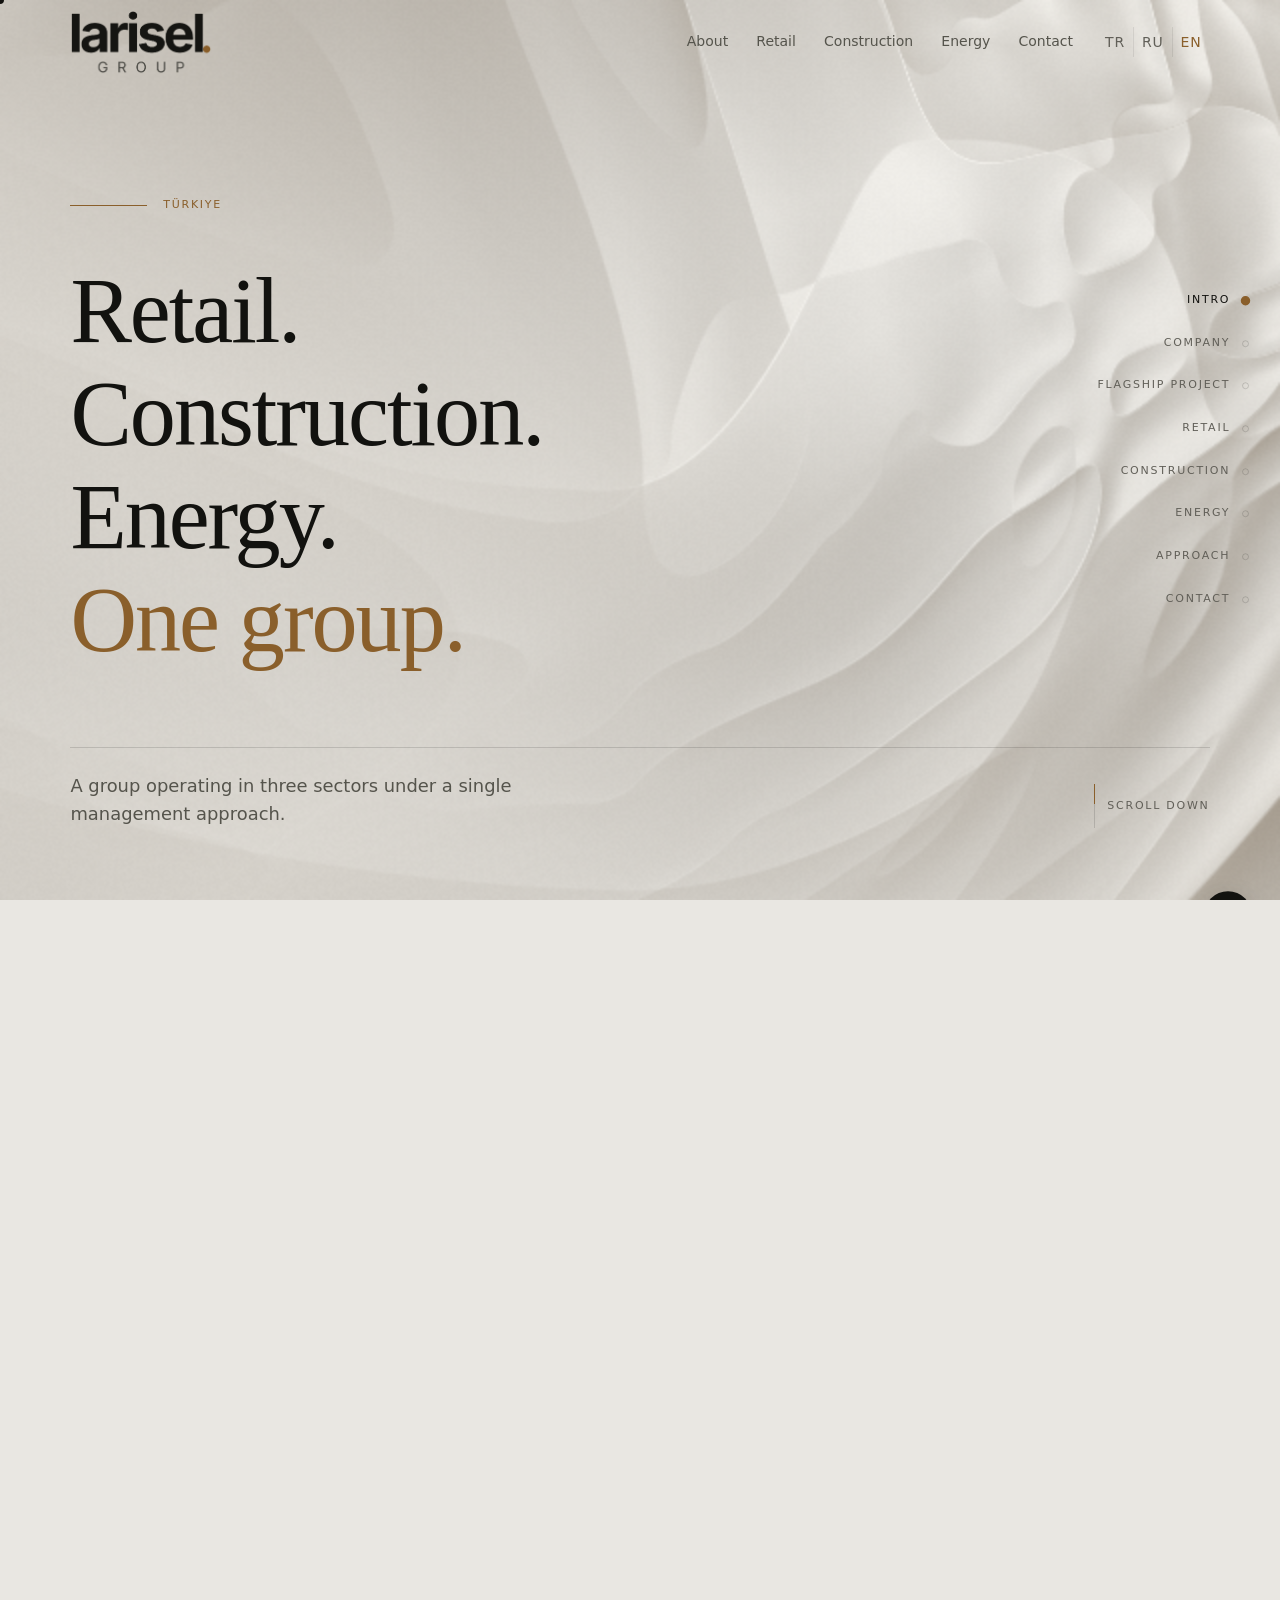
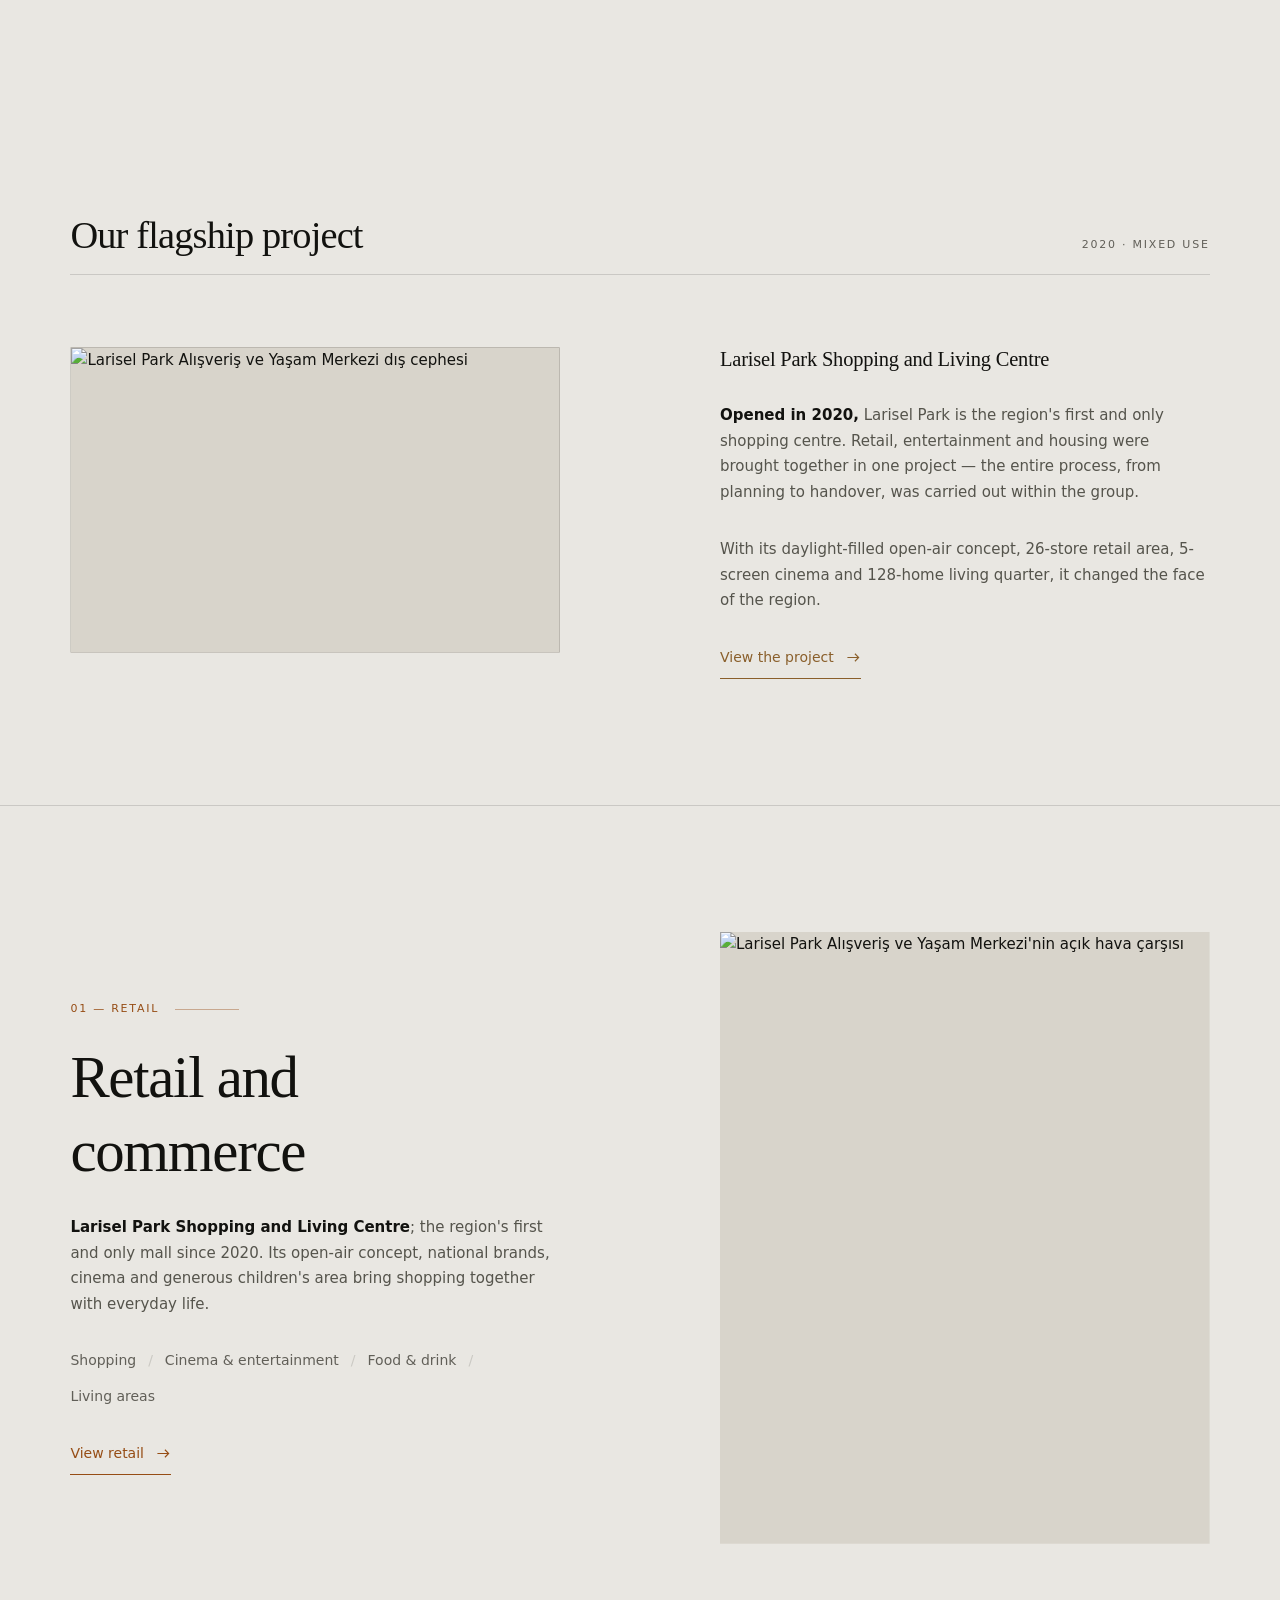
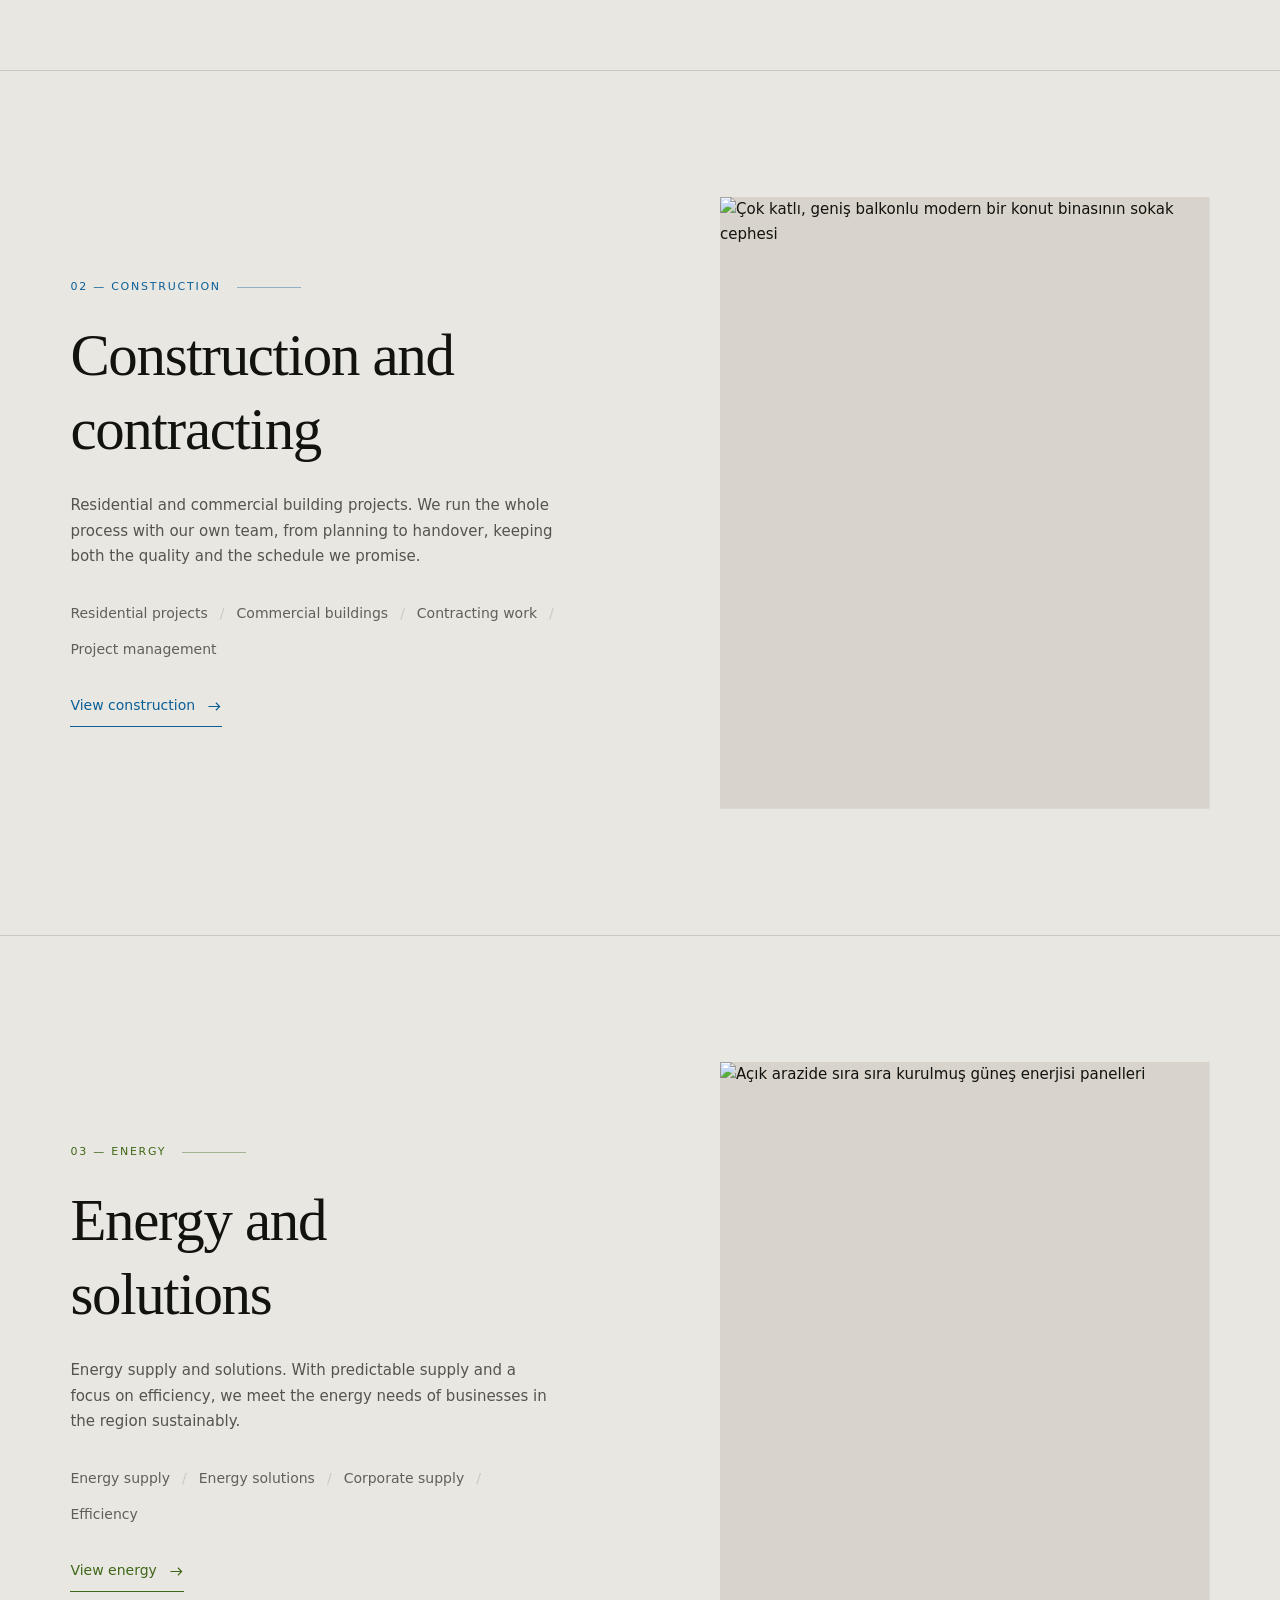
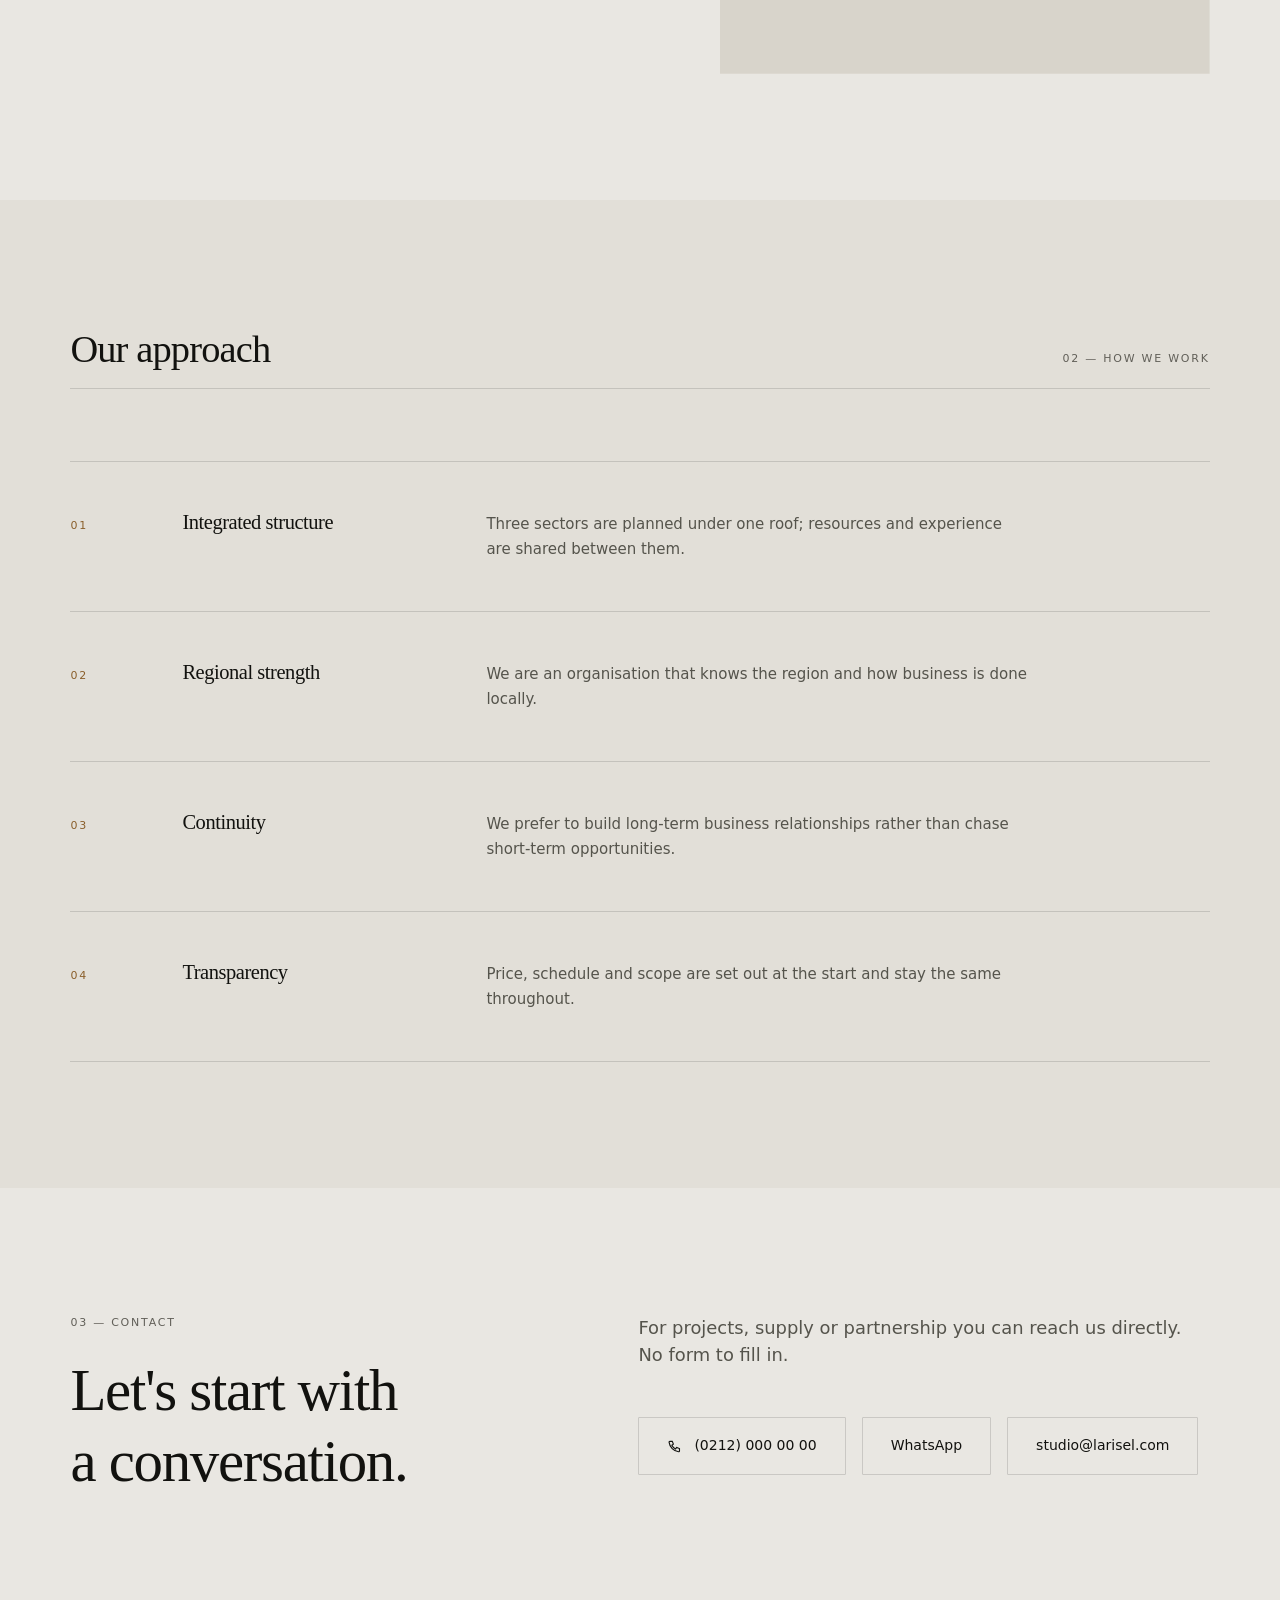
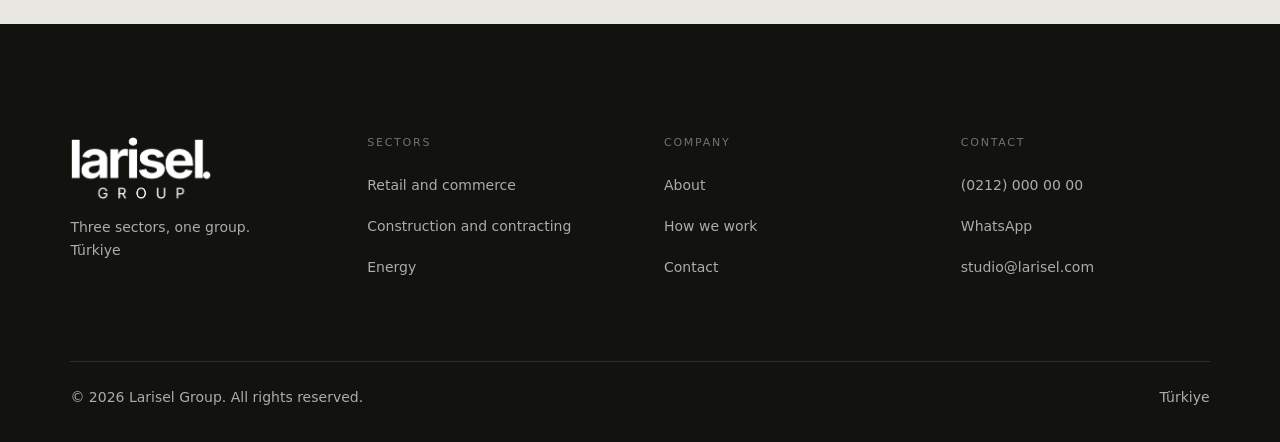
==== index.html @ 3c28151d "Marka Larisel Group oldu: logolar ve paylasim gorselleri yeniden uretildi, tum metinler (TR/EN/RU), " ====
<!doctype html>
<html lang="tr">
<head>
<meta charset="utf-8">
<meta name="viewport" content="width=device-width, initial-scale=1">
<title>Larisel Group — Market, İnşaat ve Enerji</title>
<meta name="description" content="Larisel Group; market ve perakende, inşaat ve taahhüt, enerji olmak üzere üç sektörde faaliyet gösteren bir gruptur.">
<link rel="canonical" href="https://larisel.com/larisel-group/">

<meta property="og:type" content="website">
<meta property="og:site_name" content="Larisel Group">
<meta property="og:locale" content="tr_TR">
<meta property="og:title" content="Larisel Group — Market, İnşaat ve Enerji">
<meta property="og:description" content="Üç sektör, tek çatı. Larisel Group; market, inşaat ve enerji alanlarında faaliyet gösterir.">
<meta property="og:url" content="https://larisel.com/larisel-group/">
<meta property="og:image" content="https://larisel.com/larisel-group/img/og-image.png">
<meta property="og:image:width" content="1200">
<meta property="og:image:height" content="630">
<meta name="twitter:card" content="summary_large_image">
<meta name="twitter:title" content="Larisel Group — Market, İnşaat ve Enerji">
<meta name="twitter:description" content="Üç sektör, tek çatı. Larisel Group.">
<meta name="twitter:image" content="https://larisel.com/larisel-group/img/og-image.png">

<meta name="theme-color" content="#e9e7e2">
<link rel="icon" href="./img/favicon.svg" type="image/svg+xml">
<link rel="icon" href="./favicon.ico" sizes="32x32">
<link rel="apple-touch-icon" href="./img/apple-touch-icon.png">

<link rel="preload" href="./fonts/newsreader-latin.woff2" as="font" type="font/woff2" crossorigin>
<link rel="preload" href="./fonts/inter-latin.woff2" as="font" type="font/woff2" crossorigin>
<link rel="preload" href="./fonts/newsreader-latin-ext.woff2" as="font" type="font/woff2" crossorigin>
<link rel="preload" href="./fonts/inter-latin-ext.woff2" as="font" type="font/woff2" crossorigin>
<link rel="stylesheet" href="./css/tokens.css">
<link rel="stylesheet" href="./css/base.css">
<link rel="stylesheet" href="./css/site.css">

<script type="application/ld+json">
{
  "@context": "https://schema.org",
  "@type": "Organization",
  "name": "Larisel Group",
  "url": "https://larisel.com/larisel-group/",
  "logo": "https://larisel.com/larisel-group/img/og-image.png",
  "description": "Market ve perakende, inşaat ve taahhüt, enerji alanlarında faaliyet gösteren grup.",
  "address": {
    "@type": "PostalAddress",
    "addressCountry": "TR"
  },
  "contactPoint": {
    "@type": "ContactPoint",
    "telephone": "(0212) 000 00 00",
    "contactType": "customer service",
    "areaServed": "TR",
    "availableLanguage": "Turkish"
  }
}
</script>
</head>

<body>
<a class="skip-link" href="#main">İçeriğe geç</a>

<div class="loader" role="status" aria-live="polite">
  <img decoding="async" class="loader__logo" src="./img/larisel-group.png" alt="Larisel Group" width="574" height="259">
  <div class="loader__bar"><span class="loader__fill"></span></div>
  <p class="loader__pct">000</p>
</div>

<div class="cursor" aria-hidden="true">
  <span class="cursor__dot"></span>
</div>

<div class="stage" aria-hidden="true"></div>

<header class="site-header">
  <div class="site-header__inner">
    <a class="brand" href="./index.html" aria-label="Larisel Group ana sayfa">
      <img decoding="async" class="brand__logo" src="./img/larisel-group.png" alt="Larisel Group" width="574" height="259">
    </a>

    <nav class="nav" aria-label="Ana menü">
      <a class="nav__link" href="./hakkimizda.html">Hakkımızda</a>
      <a class="nav__link" href="./market.html">Market</a>
      <a class="nav__link" href="./insaat.html">İnşaat</a>
      <a class="nav__link" href="./enerji.html">Enerji</a>
      <a class="nav__link" href="./iletisim.html">İletişim</a>
    </nav>

    <button class="menu-toggle" type="button" aria-expanded="false" aria-controls="menu" aria-label="Menüyü aç">
      <span></span><span></span><span></span>
    </button>
  </div>
</header>

<nav class="menu" id="menu" aria-label="Mobil menü" aria-hidden="true">
  <a class="menu__link" href="./hakkimizda.html"><span>01</span>Hakkımızda</a>
  <a class="menu__link" href="./market.html"><span>02</span>Market</a>
  <a class="menu__link" href="./insaat.html"><span>03</span>İnşaat</a>
  <a class="menu__link" href="./enerji.html"><span>04</span>Enerji</a>
  <a class="menu__link" href="./iletisim.html"><span>05</span>İletişim</a>
  <div class="menu__foot">
    <a class="btn" data-cfg-href="phoneHref" href="tel:+902120000000">
      <span data-cfg="phoneDisplay">(0212) 000 00 00</span>
    </a>
  </div>
</nav>

<main id="main" class="page">

  <!-- ============ HERO ============ -->
  <section class="hero" data-scene="intro">
    <div class="hero__inner">
      <p class="hero__eyebrow t-label t-label--accent" data-reveal>Türkiye</p>

      <h1 class="hero__title">
        <span class="split-line"><span>Market.</span></span>
        <span class="split-line"><span>İnşaat.</span></span>
        <span class="split-line"><span>Enerji.</span></span>
        <span class="split-line"><span class="accent">Tek çatı.</span></span>
      </h1>

      <div class="hero__foot">
        <p class="t-lead hero__lead" data-reveal>
          Üç ayrı sektörde faaliyet gösteren, tek bir yönetim anlayışıyla
          çalışan bir grup.
        </p>
        <p class="scroll-cue t-label" data-reveal>
          <span class="scroll-cue__rail" aria-hidden="true"></span>
          Aşağı kaydırın
        </p>
      </div>
    </div>
  </section>

  <!-- ============ KURUMSAL ============ -->
  <section class="section" data-scene="group" id="kurumsal">
    <div class="wrap">
      <div class="manifesto__grid">
        <div>
          <p class="t-label" data-reveal>01 — Kurumsal</p>
          <p class="manifesto__text" style="margin-top: var(--s-6)">
            <span class="split-line"><span>Farklı sektörler,</span></span>
            <span class="split-line"><span class="accent">aynı standart.</span></span>
          </p>
        </div>
        <div class="manifesto__side stack-lg" data-reveal>
          <p>
            Ticaret, yapı ve enerji birbirinden bağımsız alanlar gibi görünür.
            Bizim için üçü de aynı temele dayanır: gerçekçi planlama, şeffaf
            yönetim ve verdiği sözü tutan bir organizasyon.
          </p>
          <p>
            Larisel Group çatısı altındaki işler kendi alanlarında bağımsız
            yürütülür; ancak hepsi aynı kurumsal ölçütle denetlenir.
          </p>
          <a class="link-arrow" href="./iletisim.html">
            Bize ulaşın
            <svg viewBox="0 0 16 16" fill="none" stroke="currentColor" stroke-width="1.2" aria-hidden="true">
              <path d="M1.5 8h12M9.5 4l4 4-4 4"/>
            </svg>
          </a>
        </div>
      </div>

      <!-- Only verified figures: three sectors, plus the real numbers of the
           group's flagship project (source: the company's own AVM site).
           No invented statistics. -->
      <div class="stats" aria-label="Rakamlarla Larisel Group">
        <div class="stat" data-reveal>
          <p class="stat__value"><span data-count="3">0</span></p>
          <p class="stat__label">Faaliyet sektörü</p>
        </div>
        <div class="stat" data-reveal>
          <p class="stat__value"><span data-count="16500">0</span><span class="stat__suffix"> m²</span></p>
          <p class="stat__label">Amiral proje alanı</p>
        </div>
        <div class="stat" data-reveal>
          <p class="stat__value"><span data-count="26">0</span></p>
          <p class="stat__label">Mağaza · Larisel Park</p>
        </div>
        <div class="stat" data-reveal>
          <p class="stat__value"><span data-count="128">0</span></p>
          <p class="stat__label">Konut · Larisel Park</p>
        </div>
      </div>
    </div>
  </section>

  <!-- ============ AMİRAL PROJE ============
       Replaced an invented five-milestone timeline with the group's one real,
       verifiable landmark project. Every figure here comes from the company's
       own published material. -->
  <!-- data-rail (not data-scene): a stop on the rail, but the ground stays in
       the corporate chapter through it. -->
  <section class="section" id="amiral-proje" data-rail="Amiral proje">
    <div class="wrap">
      <div class="section-head">
        <h2 class="t-h2" data-reveal>Amiral projemiz</h2>
        <p class="t-label" data-reveal>2020 · Karma kullanım</p>
      </div>

      <div class="split">
        <a class="reveal-media flagship__media" href="./market.html" aria-label="Larisel Park'ı inceleyin">
          <img src="./img/gallery/market-02.jpg" alt="Larisel Park Alışveriş ve Yaşam Merkezi dış cephesi" width="1600" height="1000" loading="lazy" decoding="async">
        </a>
        <div class="stack-lg" data-reveal>
          <h3 class="t-h3">Larisel Park Alışveriş ve Yaşam Merkezi</h3>
          <p>
            <strong>2020 yılında</strong> hizmete açılan Larisel Park, bölgenin
            ilk ve tek alışveriş merkezi. Alışveriş, eğlence ve konut aynı
            projede bir araya getirildi — planlamadan teslimata kadar tüm süreç
            grup bünyesinde yürütüldü.
          </p>
          <p>
            Gün ışığı alan açık hava konsepti, 26 mağazalık alışveriş alanı,
            5 salonlu sineması ve 128 konutluk yaşam alanıyla bölgenin
            çehresini değiştirdi.
          </p>
          <a class="link-arrow" href="./market.html">
            Projeyi inceleyin
            <svg viewBox="0 0 16 16" fill="none" stroke="currentColor" stroke-width="1.2" aria-hidden="true">
              <path d="M1.5 8h12M9.5 4l4 4-4 4"/>
            </svg>
          </a>
        </div>
      </div>
    </div>
  </section>

  <!-- ============ SEKTÖRLER ============ -->
  <div id="sektorler">

    <section class="sector sector--market" data-scene="market" aria-labelledby="s-market">
      <div class="wrap sector__inner">
        <div>
          <p class="sector__index" data-reveal>01 — Market</p>
          <h2 class="sector__title" id="s-market">
            <span class="split-line"><span>Market ve</span></span>
            <span class="split-line"><span>perakende</span></span>
          </h2>
          <p data-reveal>
            <strong>Larisel Park Alışveriş ve Yaşam Merkezi</strong>; 2020'den bu
            yana bölgenin ilk ve tek AVM'si. Açık hava konsepti, ulusal
            markaları, sinema ve geniş çocuk alanıyla alışverişi günlük yaşamla
            buluşturur.
          </p>
          <ul class="sector__list" data-reveal>
            <li>Alışveriş</li>
            <li>Sinema &amp; eğlence</li>
            <li>Yeme &amp; içme</li>
            <li>Yaşam alanları</li>
          </ul>
          <a class="link-arrow" href="./market.html" data-reveal>
            Market'i inceleyin
            <svg viewBox="0 0 16 16" fill="none" stroke="currentColor" stroke-width="1.2" aria-hidden="true">
              <path d="M1.5 8h12M9.5 4l4 4-4 4"/>
            </svg>
          </a>
        </div>
        <a class="sector__media-link" href="./market.html" aria-label="Market'i inceleyin">
          <figure class="sector__media reveal-media">
            <img src="./img/sectors/market.jpg" alt="Larisel Park Alışveriş ve Yaşam Merkezi'nin açık hava çarşısı" width="800" height="1000" loading="lazy" decoding="async">
          </figure>
        </a>
      </div>
    </section>

    <section class="sector sector--insaat sector--flip" data-scene="insaat" aria-labelledby="s-insaat">
      <div class="wrap sector__inner">
        <div>
          <p class="sector__index" data-reveal>02 — İnşaat</p>
          <h2 class="sector__title" id="s-insaat">
            <span class="split-line"><span>İnşaat ve</span></span>
            <span class="split-line"><span>taahhüt</span></span>
          </h2>
          <p data-reveal>
            Konut ve ticari yapı projeleri. Planlamadan teslimata kadar tüm
            süreci kendi ekibimizle yürütüyor, kalite ve takvim sözünü aynı
            anda tutuyoruz.
          </p>
          <ul class="sector__list" data-reveal>
            <li>Konut projeleri</li>
            <li>Ticari yapılar</li>
            <li>Taahhüt işleri</li>
            <li>Proje yönetimi</li>
          </ul>
          <a class="link-arrow" href="./insaat.html" data-reveal>
            İnşaat'ı inceleyin
            <svg viewBox="0 0 16 16" fill="none" stroke="currentColor" stroke-width="1.2" aria-hidden="true">
              <path d="M1.5 8h12M9.5 4l4 4-4 4"/>
            </svg>
          </a>
        </div>
        <a class="sector__media-link" href="./insaat.html" aria-label="İnşaat'ı inceleyin">
          <figure class="sector__media reveal-media">
            <img src="./img/sectors/insaat.jpg" alt="Çok katlı, geniş balkonlu modern bir konut binasının sokak cephesi" width="800" height="1000" loading="lazy" decoding="async">
          </figure>
        </a>
      </div>
    </section>

    <section class="sector sector--enerji" data-scene="enerji" aria-labelledby="s-enerji">
      <div class="wrap sector__inner">
        <div>
          <p class="sector__index" data-reveal>03 — Enerji</p>
          <h2 class="sector__title" id="s-enerji">
            <span class="split-line"><span>Enerji ve</span></span>
            <span class="split-line"><span>çözümler</span></span>
          </h2>
          <p data-reveal>
            Enerji tedariki ve çözümleri. Öngörülebilir tedarik ve verimlilik
            odağıyla bölgedeki işletmelerin enerji ihtiyacını sürdürülebilir
            biçimde karşılıyoruz.
          </p>
          <ul class="sector__list" data-reveal>
            <li>Enerji tedariki</li>
            <li>Enerji çözümleri</li>
            <li>Kurumsal tedarik</li>
            <li>Verimlilik</li>
          </ul>
          <a class="link-arrow" href="./enerji.html" data-reveal>
            Enerji'yi inceleyin
            <svg viewBox="0 0 16 16" fill="none" stroke="currentColor" stroke-width="1.2" aria-hidden="true">
              <path d="M1.5 8h12M9.5 4l4 4-4 4"/>
            </svg>
          </a>
        </div>
        <a class="sector__media-link" href="./enerji.html" aria-label="Enerji'yi inceleyin">
          <figure class="sector__media reveal-media">
            <img src="./img/sectors/enerji.jpg" alt="Açık arazide sıra sıra kurulmuş güneş enerjisi panelleri" width="800" height="1000" loading="lazy" decoding="async">
          </figure>
        </a>
      </div>
    </section>

  </div>

  <!-- ============ YAKLAŞIM ============ -->
  <section class="section section--band" data-scene="approach" id="yaklasim">
    <div class="wrap">
      <div class="section-head">
        <h2 class="t-h2" data-reveal>Yaklaşımımız</h2>
        <p class="t-label" data-reveal>02 — Nasıl çalışırız</p>
      </div>

      <div class="approach">
        <article class="approach__item" data-reveal>
          <p class="approach__no">01</p>
          <h3>Entegre yapı</h3>
          <p>Üç sektör aynı çatı altında planlanır; kaynak ve tecrübe işler arasında paylaşılır.</p>
        </article>
        <article class="approach__item" data-reveal>
          <p class="approach__no">02</p>
          <h3>Bölgesel güç</h3>
          <p>Bölgeyi ve yerel iş yapma biçimini yakından tanıyan bir yapıdayız.</p>
        </article>
        <article class="approach__item" data-reveal>
          <p class="approach__no">03</p>
          <h3>Süreklilik</h3>
          <p>Kısa vadeli fırsatlar yerine uzun soluklu iş ilişkileri kurmayı tercih ediyoruz.</p>
        </article>
        <article class="approach__item" data-reveal>
          <p class="approach__no">04</p>
          <h3>Şeffaflık</h3>
          <p>Fiyat, takvim ve kapsam baştan yazılır; süreç boyunca aynı kalır.</p>
        </article>
      </div>
    </div>
  </section>

  <!-- ============ İLETİŞİM ============ -->
  <section class="section" data-scene="close" id="iletisim">
    <div class="wrap">
      <div class="split split--narrow">
        <div>
          <p class="t-label" data-reveal>03 — İletişim</p>
          <h2 class="contact-band__title" data-reveal style="margin-top: var(--s-5)">
            Konuşarak başlayalım.
          </h2>
        </div>
        <div data-reveal>
          <p class="t-lead">
            Proje, tedarik veya iş birliği için doğrudan ulaşabilirsiniz.
            Form doldurmanıza gerek yok.
          </p>
          <div class="contact-actions">
            <a class="btn" data-cfg-href="phoneHref" href="tel:+902120000000">
              <svg viewBox="0 0 16 16" fill="none" stroke="currentColor" stroke-width="1.2" aria-hidden="true">
                <path d="M3 2.5h2.6l1.2 3-1.6 1.2a8.4 8.4 0 003.9 3.9l1.2-1.6 3 1.2v2.6a.8.8 0 01-.9.8A11.6 11.6 0 012.2 3.4a.8.8 0 01.8-.9z"/>
              </svg>
              <span data-cfg="phoneDisplay">(0212) 000 00 00</span>
            </a>
            <a class="btn btn--ghost" data-cfg-href="whatsappHref" href="https://wa.me/905000000000" rel="noopener">WhatsApp</a>
            <a class="btn btn--ghost" data-cfg-href="emailHref" href="mailto:studio@larisel.com">
              <span data-cfg="emailDisplay">studio@larisel.com</span>
            </a>
          </div>
        </div>
      </div>
    </div>
  </section>

</main>

<footer class="site-footer">
  <div class="wrap">
    <div class="site-footer__grid">
      <div>
        <a class="brand" href="./index.html">
          <img decoding="async" class="brand__logo" src="./img/larisel-group.png" alt="Larisel Group" width="574" height="259">
        </a>
        <p style="margin-top: var(--s-4)">
          Üç sektör, tek çatı.<br>
          <span data-cfg="country">Türkiye</span>
        </p>
      </div>

      <div>
        <h2>Sektörler</h2>
        <ul>
          <li><a href="./market.html">Market ve perakende</a></li>
          <li><a href="./insaat.html">İnşaat ve taahhüt</a></li>
          <li><a href="./enerji.html">Enerji</a></li>
        </ul>
      </div>

      <div>
        <h2>Kurumsal</h2>
        <ul>
          <li><a href="./hakkimizda.html">Hakkımızda</a></li>
          <li><a href="./hakkimizda.html#ilkelerimiz">Çalışma ilkelerimiz</a></li>
          <li><a href="./iletisim.html">İletişim</a></li>
        </ul>
      </div>

      <div>
        <h2>İletişim</h2>
        <ul>
          <li><a data-cfg-href="phoneHref" href="tel:+902120000000"><span data-cfg="phoneDisplay">(0212) 000 00 00</span></a></li>
          <li><a data-cfg-href="whatsappHref" href="https://wa.me/905000000000" rel="noopener">WhatsApp</a></li>
          <li><a data-cfg-href="emailHref" href="mailto:studio@larisel.com"><span data-cfg="emailDisplay">studio@larisel.com</span></a></li>
        </ul>
      </div>
    </div>

    <div class="site-footer__bar">
      <p>© <span id="year">2026</span> Larisel Group. Tüm hakları saklıdır.</p>
      <p>Türkiye</p>
    </div>
  </div>
</footer>

<a class="wa-float" data-cfg-href="whatsappHref" href="https://wa.me/905000000000" rel="noopener" aria-label="WhatsApp ile yazın">
  <svg viewBox="0 0 24 24" fill="currentColor" aria-hidden="true">
    <path d="M12 2a10 10 0 00-8.6 15L2 22l5.2-1.4A10 10 0 1012 2zm5.6 14.2c-.2.6-1.2 1.2-1.7 1.2-.4 0-1 .1-3.2-.8-2.7-1.1-4.4-3.9-4.5-4-.1-.2-1-1.4-1-2.6 0-1.3.7-1.9.9-2.1.2-.3.5-.3.7-.3h.5c.2 0 .4 0 .6.5l.8 2c.1.2.1.4 0 .5l-.3.5-.4.4c-.1.1-.3.3-.1.6.2.3.7 1.2 1.6 2 1.1.9 1.9 1.2 2.2 1.3.2.1.4.1.6-.1l.8-1c.2-.2.3-.2.6-.1l2 .9c.2.1.4.2.4.3.1.2.1.8-.1 1.4z"/>
  </svg>
</a>

<script src="./js/vendor/gsap.min.js" defer></script>
<script src="./js/vendor/ScrollTrigger.min.js" defer></script>
<script src="./js/vendor/lenis.min.js" defer></script>
<script type="module" src="./js/main.js"></script>
<script>document.getElementById("year").textContent = new Date().getFullYear();</script>
<script src="./js/i18n.js" defer></script>
</body>
</html>
---- css/tokens.css ----
/* ==========================================================================
   Larisel Group — Design tokens
   --------------------------------------------------------------------------
   Direction: paper, not screen. A light warm ground, near-black ink, a serif
   display face and restrained type sizes. Premium here comes from space,
   typography and slowness — not from effects.

   Single source of truth: no file below this one may hard-code a raw value.
   ========================================================================== */

:root {
  /* --- Ground ---------------------------------------------------------- */
  --c-paper: #e9e7e2;
  --c-paper-2: #e2dfd8; /* alternating band */
  --c-paper-3: #d8d4cb; /* insets, media wells */
  --c-ink-inverse: #12120f; /* the one dark band (footer) */

  /* --- Ink ------------------------------------------------------------- */
  --c-ink: #12120f;
  --c-ink-dim: #55544c;
  /* Deepened from #8b8981, which only reached 2.84:1 on paper — below WCAG AA.
     This tone clears 4.5:1 on both the paper and the alternating band. */
  --c-ink-faint: #615f58;
  --c-line: rgba(18, 18, 15, 0.14);
  --c-line-soft: rgba(18, 18, 15, 0.08);

  /* --- Accents ---------------------------------------------------------
     Used sparingly: rules, indices, hover states. Never as a fill.        */
  --c-brand: #8a5f2b; /* aged bronze — the holding */
  /* Sector accents matched to the sub-brand logos: Larisel Park (market) is a
     warm terracotta from its flame mark, Larisel İnşaat is its brand blue, Larisel
     Enerji its brand green. Each is deepened from the logo's own colour just
     enough to stay readable as an accent on the light paper ground. */
  --c-market: #964d15; /* terracotta — Larisel Park (deepened to clear AA on paper) */
  --c-insaat: #0a5f97; /* brand blue — Larisel İnşaat (deepened to clear AA) */
  --c-petrol: #3f6717; /* brand green — Larisel Enerji, var name kept (deepened to clear AA) */

  /* Set per page via <body data-sector="market|insaat|enerji"> */
  --c-accent: var(--c-brand);

  /* --- Type ------------------------------------------------------------ */
  --f-display: "Newsreader", "Times New Roman", Georgia, serif;
  --f-body: "Inter", "Segoe UI", system-ui, sans-serif;

  /* Restrained scale. The hero is the only oversized element on a page. */
  --t-hero: clamp(2.6rem, 7.2vw, 6.5rem);
  --t-h1: clamp(2rem, 4.6vw, 3.75rem);
  --t-h2: clamp(1.6rem, 3vw, 2.5rem);
  --t-h3: clamp(1.15rem, 1.6vw, 1.4rem);
  --t-lead: clamp(1.0625rem, 1.4vw, 1.3125rem);
  --t-body: clamp(0.9375rem, 1vw, 1.0625rem);
  --t-small: 0.875rem;
  --t-label: 0.6875rem;

  --lh-display: 1.06;
  --lh-snug: 1.2;
  --lh-normal: 1.7;
  --ls-label: 0.16em;
  --ls-display: -0.022em;

  /* --- Space -----------------------------------------------------------
     Generous by default. Whitespace is the main premium signal here.      */
  --s-1: 0.25rem;
  --s-2: 0.5rem;
  --s-3: 0.75rem;
  --s-4: 1rem;
  --s-5: 1.5rem;
  --s-6: 2rem;
  --s-7: 3rem;
  --s-8: 4.5rem;
  --s-9: 7rem;
  --s-10: 10rem;
  --s-section: clamp(6rem, 14vh, 11rem);

  /* --- Layout ---------------------------------------------------------- */
  --w-max: 84rem;
  --w-text: 36rem;
  --gutter: clamp(1.25rem, 5.5vw, 5rem);
  --header-h: 5.25rem;
  --radius: 1px;

  /* --- Motion ----------------------------------------------------------
     Long and quiet. Nothing on this site snaps.                          */
  --e-out: cubic-bezier(0.16, 1, 0.3, 1);
  --e-in-out: cubic-bezier(0.62, 0.01, 0.34, 1);
  --d-fast: 0.3s;
  --d-base: 0.7s;
  --d-slow: 1.2s;
  --d-reveal: 1.5s;

  /* --- Layers ---------------------------------------------------------- */
  --z-canvas: 0;
  --z-content: 10;
  --z-header: 100;
  --z-menu: 200;
  --z-cursor: 900;
  --z-loader: 1000;
}

body[data-sector="market"] {
  --c-accent: var(--c-market);
}
body[data-sector="insaat"] {
  --c-accent: var(--c-insaat);
}
body[data-sector="enerji"] {
  --c-accent: var(--c-petrol);
}
---- css/base.css ----
/* ==========================================================================
   Larisel Group — Fonts, reset, typography, layout primitives
   ========================================================================== */

/* --- Self-hosted fonts ---------------------------------------------------
   Served from the repo, not a CDN: the site must render identically on a
   locked-down corporate network and offline. latin-ext carries the Turkish
   glyphs (ğ ş ı İ), so both subsets load for Turkish copy.                */
@font-face {
  font-family: "Newsreader";
  src: url("../fonts/newsreader-latin-ext.woff2") format("woff2");
  font-weight: 300 600;
  font-display: swap;
  unicode-range: U+0100-02BA, U+02BD-02C5, U+02C7-02CC, U+02CE-02D7, U+02DD-02FF,
    U+0304, U+0308, U+0329, U+1D00-1DBF, U+1E00-1E9F, U+1EF2-1EFF, U+2020,
    U+20A0-20AB, U+20AD-20C0, U+2113, U+2C60-2C7F, U+A720-A7FF;
}
@font-face {
  font-family: "Newsreader";
  src: url("../fonts/newsreader-latin.woff2") format("woff2");
  font-weight: 300 600;
  font-display: swap;
  unicode-range: U+0000-00FF, U+0131, U+0152-0153, U+02BB-02BC, U+02C6, U+02DA,
    U+02DC, U+0304, U+0308, U+0329, U+2000-206F, U+20AC, U+2122, U+2191, U+2193,
    U+2212, U+2215, U+FEFF, U+FFFD;
}
@font-face {
  font-family: "Inter";
  src: url("../fonts/inter-latin-ext.woff2") format("woff2");
  font-weight: 400 600;
  font-display: swap;
  unicode-range: U+0100-02BA, U+02BD-02C5, U+02C7-02CC, U+02CE-02D7, U+02DD-02FF,
    U+0304, U+0308, U+0329, U+1D00-1DBF, U+1E00-1E9F, U+1EF2-1EFF, U+2020,
    U+20A0-20AB, U+20AD-20C0, U+2113, U+2C60-2C7F, U+A720-A7FF;
}
@font-face {
  font-family: "Inter";
  src: url("../fonts/inter-latin.woff2") format("woff2");
  font-weight: 400 600;
  font-display: swap;
  unicode-range: U+0000-00FF, U+0131, U+0152-0153, U+02BB-02BC, U+02C6, U+02DA,
    U+02DC, U+0304, U+0308, U+0329, U+2000-206F, U+20AC, U+2122, U+2191, U+2193,
    U+2212, U+2215, U+FEFF, U+FFFD;
}

/* --- Reset ------------------------------------------------------------- */
*,
*::before,
*::after {
  box-sizing: border-box;
  margin: 0;
  padding: 0;
}

html {
  -webkit-text-size-adjust: 100%;
}

/* `overflow-x: hidden` on the body turns it into a scroll container, which
   fights the smooth-scroll library for ownership of the wheel. `clip` stops
   horizontal overflow without creating one. */
html,
body {
  overflow-x: clip;
}

body {
  background: var(--c-paper);
  color: var(--c-ink);
  font-family: var(--f-body);
  font-size: var(--t-body);
  line-height: var(--lh-normal);
  font-synthesis-weight: none;
  -webkit-font-smoothing: antialiased;
  -moz-osx-font-smoothing: grayscale;
}

img,
svg,
video,
iframe {
  display: block;
  max-width: 100%;
}

img {
  height: auto;
}

a {
  color: inherit;
  text-decoration: none;
}

button {
  font: inherit;
  color: inherit;
  background: none;
  border: 0;
  cursor: pointer;
}

ul,
ol {
  list-style: none;
}

::selection {
  background: var(--c-ink);
  color: var(--c-paper);
}

/* --- Typography --------------------------------------------------------
   Display type is serif, set light and tight. Body type is sans, set
   comfortably. The contrast between the two carries the whole identity.  */
h1,
h2,
h3,
h4 {
  font-family: var(--f-display);
  font-weight: 400;
  line-height: var(--lh-snug);
  letter-spacing: var(--ls-display);
  text-wrap: balance;
}

.t-hero {
  font-size: var(--t-hero);
  line-height: var(--lh-display);
}
.t-h1 {
  font-size: var(--t-h1);
}
.t-h2 {
  font-size: var(--t-h2);
}
.t-h3 {
  font-size: var(--t-h3);
  letter-spacing: -0.01em;
}

.t-lead {
  font-size: var(--t-lead);
  line-height: 1.55;
  color: var(--c-ink-dim);
  max-width: var(--w-text);
}

.t-label {
  font-family: var(--f-body);
  font-size: var(--t-label);
  font-weight: 500;
  letter-spacing: var(--ls-label);
  text-transform: uppercase;
  color: var(--c-ink-faint);
}

.t-label--accent {
  color: var(--c-accent);
}

p {
  max-width: var(--w-text);
  color: var(--c-ink-dim);
}

strong {
  color: var(--c-ink);
  font-weight: 600;
}

/* --- Layout primitives -------------------------------------------------- */
.wrap {
  width: 100%;
  max-width: var(--w-max);
  margin-inline: auto;
  padding-inline: var(--gutter);
}

.section {
  position: relative;
  padding-block: var(--s-section);
  z-index: var(--z-content);
}

.stack > * + * {
  margin-top: var(--s-4);
}
.stack-lg > * + * {
  margin-top: var(--s-6);
}

/* --- Accessibility ------------------------------------------------------ */
.visually-hidden {
  position: absolute !important;
  width: 1px;
  height: 1px;
  padding: 0;
  overflow: hidden;
  clip: rect(0 0 0 0);
  white-space: nowrap;
  border: 0;
}

.skip-link {
  position: absolute;
  top: var(--s-3);
  left: var(--s-3);
  z-index: var(--z-loader);
  padding: var(--s-3) var(--s-5);
  background: var(--c-ink);
  color: var(--c-paper);
  font-weight: 500;
  transform: translateY(-200%);
  transition: transform var(--d-fast) var(--e-out);
}
.skip-link:focus-visible {
  transform: translateY(0);
}

:focus-visible {
  outline: 2px solid var(--c-accent);
  outline-offset: 3px;
}

/* --- Motion preference --------------------------------------------------
   Everything animated degrades to its final state. The site must be fully
   readable and navigable with zero motion.                                */
@media (prefers-reduced-motion: reduce) {
  *,
  *::before,
  *::after {
    animation-duration: 0.01ms !important;
    animation-iteration-count: 1 !important;
    transition-duration: 0.01ms !important;
    scroll-behavior: auto !important;
  }
}
---- css/site.css ----
/* ==========================================================================
   Larisel Group — Components
   --------------------------------------------------------------------------
   Performance rules enforced throughout this file:
     · no backdrop-filter  — it repaints on every scroll frame
     · no mix-blend-mode   — forces an extra compositing pass
     · no filter transitions on large images
   Animation is limited to transform, opacity and clip-path, which the
   compositor can handle without touching layout or paint.
   ========================================================================== */

/* --------------------------------------------------------------------------
   1. Loader — quiet, paper-coloured, shows real progress.
   -------------------------------------------------------------------------- */
.loader {
  position: fixed;
  inset: 0;
  z-index: var(--z-loader);
  display: grid;
  align-content: center;
  justify-items: center;
  gap: var(--s-5);
  background: var(--c-paper);
  will-change: transform;
  transition: transform var(--d-slow) var(--e-in-out),
    visibility var(--d-slow);
}
/* The loader lifts away like a curtain rather than fading — it reveals the
   page beneath and shares its motion language with the page-exit wipe below,
   so entering and leaving a page feel like one continuous system. */
.loader.is-done {
  transform: translateY(-100%);
  visibility: hidden;
  pointer-events: none;
}

/* --------------------------------------------------------------------------
   1b. Page-exit wipe — a paper curtain that rises to cover the screen before
   an internal navigation, so the multi-page site reads as one seamless app.
   The incoming page's loader (same paper, same logo) then lifts to reveal it.
   -------------------------------------------------------------------------- */
.page-wipe {
  position: fixed;
  inset: 0;
  z-index: calc(var(--z-loader) + 10);
  display: grid;
  place-content: center;
  background: var(--c-paper);
  transform: translateY(100%);
  pointer-events: none;
  will-change: transform;
}
.page-wipe__logo {
  height: 3rem;
  width: auto;
  opacity: 0;
  transform: translateY(8px);
}
body.is-leaving .page-wipe {
  transform: translateY(0);
  pointer-events: auto;
  transition: transform 0.62s var(--e-in-out);
}
body.is-leaving .page-wipe__logo {
  opacity: 1;
  transform: none;
  transition: opacity 0.4s var(--e-out) 0.14s,
    transform 0.5s var(--e-out) 0.14s;
}
@media (prefers-reduced-motion: reduce) {
  .page-wipe {
    display: none;
  }
}
.loader__bar {
  width: min(42vw, 13rem);
  height: 1px;
  background: var(--c-line);
  overflow: hidden;
}
.loader__fill {
  display: block;
  height: 100%;
  width: 0%;
  background: var(--c-ink);
  transition: width 0.35s linear;
}
.loader__pct {
  font-size: var(--t-label);
  letter-spacing: var(--ls-label);
  color: var(--c-ink-faint);
  font-variant-numeric: tabular-nums;
}

/* --------------------------------------------------------------------------
   2. Cursor — a single ink dot, positioned straight from the pointer event.
      No trailing ring: anything that lags behind the hand reads as lag.
   -------------------------------------------------------------------------- */
/* The wrapper carries the pointer position, the dot carries the hover scale,
   so the two transforms never overwrite one another. */
.cursor {
  position: fixed;
  top: 0;
  left: 0;
  z-index: var(--z-cursor);
  pointer-events: none;
  display: none;
  will-change: transform;
}
.cursor__dot {
  position: absolute;
  top: 0;
  left: 0;
  width: 8px;
  height: 8px;
  margin: -4px 0 0 -4px;
  border-radius: 50%;
  background: var(--c-ink);
  transition: transform var(--d-fast) var(--e-out),
    background-color var(--d-fast) var(--e-out);
}
.cursor.is-hover .cursor__dot {
  transform: scale(2.4);
  background: var(--c-accent);
}
/* Hidden while the pointer is over the map, so the dot never freezes on the
   iframe (which captures pointer events and stops updating our cursor). */
.cursor.is-hidden {
  opacity: 0;
}
/* The footer is the same near-black as the dot, so the dot would vanish
   there. Over dark regions it flips to paper. */
.cursor.is-inverse .cursor__dot {
  background: var(--c-paper);
}
.cursor.is-inverse.is-hover .cursor__dot {
  background: var(--c-paper);
}
@media (hover: hover) and (pointer: fine) {
  body.has-cursor .cursor {
    display: block;
  }
  body.has-cursor,
  body.has-cursor a,
  body.has-cursor button {
    cursor: none;
  }
}

/* --------------------------------------------------------------------------
   3. Canvas stage — a single full-screen shader behind the page.
      It renders paper grain and a slow light wash. There is no geometry:
      one draw call, no per-frame JavaScript work, so it cannot compete
      with the scroll for main-thread time.
   -------------------------------------------------------------------------- */
.stage {
  position: fixed;
  inset: 0;
  z-index: var(--z-canvas);
  pointer-events: none;
}
.stage canvas {
  width: 100%;
  height: 100%;
  display: block;
}
/* Painted when WebGL is unavailable or reduced-motion is on. */
.stage--fallback {
  background: radial-gradient(
      110% 70% at 78% 8%,
      rgba(138, 95, 43, 0.09),
      transparent 62%
    ),
    radial-gradient(90% 60% at 8% 92%, rgba(38, 69, 107, 0.07), transparent 60%);
}

.page {
  position: relative;
  z-index: var(--z-content);
}

/* --------------------------------------------------------------------------
   4. Header & navigation
   -------------------------------------------------------------------------- */
.site-header {
  position: fixed;
  top: 0;
  left: 0;
  width: 100%;
  height: var(--header-h);
  z-index: var(--z-header);
  display: flex;
  align-items: center;
  border-bottom: 1px solid transparent;
  transition: height var(--d-base) var(--e-out),
    background-color var(--d-base) var(--e-out),
    border-color var(--d-base) var(--e-out);
}
/* Solid paper rather than a blur: no per-frame repaint while scrolling. */
.site-header.is-stuck {
  height: 3.875rem;
  background: var(--c-paper);
  border-bottom-color: var(--c-line);
}
/* Full bleed, unlike the page body. The header is a frame around the content,
   not part of the column: pinning the wordmark to one edge and everything
   else to the other is what makes a wide screen read as composed rather than
   as a centred block floating in space. */
.site-header__inner {
  display: flex;
  align-items: center;
  gap: var(--s-5);
  width: 100%;
  padding-inline: var(--gutter);
}
/* One auto margin does the whole job: the wordmark keeps the left edge and
   the nav, the language switch and the menu button collect on the right.
   `space-between` spread all four evenly instead, which left the nav
   stranded in the middle. Scoped to the header — the footer brand is
   centred by its own layout. */
.site-header__inner .brand {
  margin-inline-end: auto;
}

.brand {
  display: flex;
  align-items: center;
  gap: var(--s-3);
}
.brand__logo {
  display: block;
  height: 4rem;
  width: auto;
  transition: height var(--d-base) var(--e-out),
    opacity var(--d-fast) var(--e-out);
}
.brand:hover .brand__logo {
  opacity: 0.72;
}
.site-header.is-stuck .brand__logo {
  height: 3.2rem;
}
/* The logo is black on transparent; on the dark footer it flips to paper. */
.site-footer .brand__logo {
  height: 4rem;
  filter: brightness(0) invert(1);
}

/* Loader wordmark image. */
.loader__logo {
  height: 5.5rem;
  width: auto;
}

/* Division sub-brand lockup at the top of a sector hero — sized to read as
   the division's identity, not a footnote. */
.page-hero__logo {
  display: block;
  width: auto;
  height: 5.6rem;
  max-width: 100%;
  margin-bottom: var(--s-7);
}
.page-hero__logo--tall {
  height: 8rem;
}
@media (max-width: 560px) {
  .page-hero__logo {
    height: 4.4rem;
  }
  .page-hero__logo--tall {
    height: 6.4rem;
  }
}

.nav {
  display: flex;
  align-items: center;
  gap: clamp(var(--s-4), 2.2vw, var(--s-7));
}
.nav__link {
  position: relative;
  font-size: var(--t-small);
  color: var(--c-ink-dim);
  padding-block: var(--s-2);
  transition: color var(--d-fast) var(--e-out);
}
.nav__link::after {
  content: "";
  position: absolute;
  left: 0;
  bottom: 0.35em;
  width: 100%;
  height: 1px;
  background: currentColor;
  transform: scaleX(0);
  transform-origin: right;
  transition: transform var(--d-base) var(--e-out);
}
.nav__link:hover {
  color: var(--c-ink);
}
.nav__link[aria-current="page"] {
  color: var(--c-accent);
}
.nav__link:hover::after,
.nav__link[aria-current="page"]::after {
  transform: scaleX(1);
  transform-origin: left;
}

.menu-toggle {
  display: none;
  width: 2.75rem;
  height: 2.75rem;
  place-content: center;
  gap: 6px;
  margin-right: calc(var(--s-3) * -1);
}
.menu-toggle span {
  display: block;
  width: 21px;
  height: 1px;
  background: var(--c-ink);
  transition: transform var(--d-base) var(--e-out),
    opacity var(--d-fast) var(--e-out);
}
body.menu-open .menu-toggle span:nth-child(1) {
  transform: translateY(7px) rotate(45deg);
}
body.menu-open .menu-toggle span:nth-child(2) {
  opacity: 0;
}
body.menu-open .menu-toggle span:nth-child(3) {
  transform: translateY(-7px) rotate(-45deg);
}

.menu {
  position: fixed;
  inset: 0;
  z-index: var(--z-menu);
  display: flex;
  flex-direction: column;
  justify-content: center;
  gap: var(--s-2);
  padding: var(--s-9) var(--gutter);
  background: var(--c-paper);
  transform: translateY(-100%);
  visibility: hidden;
  transition: transform var(--d-slow) var(--e-in-out), visibility var(--d-slow);
}
body.menu-open .menu {
  transform: translateY(0);
  visibility: visible;
}
.menu__link {
  display: flex;
  align-items: baseline;
  gap: var(--s-4);
  font-family: var(--f-display);
  font-size: clamp(2rem, 9vw, 3rem);
  font-weight: 400;
  letter-spacing: var(--ls-display);
  padding-block: var(--s-4);
  border-bottom: 1px solid var(--c-line);
}
.menu__link span {
  font-family: var(--f-body);
  font-size: var(--t-label);
  letter-spacing: var(--ls-label);
  color: var(--c-ink-faint);
}
.menu__foot {
  margin-top: var(--s-7);
  display: flex;
  flex-wrap: wrap;
  gap: var(--s-4);
}

@media (max-width: 900px) {
  .nav {
    display: none;
  }
  .menu-toggle {
    display: grid;
  }
}

/* --------------------------------------------------------------------------
   5. Hero — word-stacked serif, one line per line. Nothing else competes.
   -------------------------------------------------------------------------- */
.hero {
  position: relative;
  min-height: 100svh;
  display: flex;
  align-items: flex-end;
  padding-top: calc(var(--header-h) + var(--s-8));
  padding-bottom: var(--s-8);
}
.hero__inner {
  width: 100%;
  max-width: var(--w-max);
  margin-inline: auto;
  padding-inline: var(--gutter);
}
.hero__eyebrow {
  display: flex;
  align-items: center;
  gap: var(--s-4);
  margin-bottom: var(--s-7);
}
.hero__eyebrow::before {
  content: "";
  width: clamp(2rem, 6vw, 5rem);
  height: 1px;
  background: var(--c-accent);
}
.hero__title {
  font-size: var(--t-hero);
  line-height: var(--lh-display);
  letter-spacing: var(--ls-display);
  font-weight: 400;
}
.hero__title .accent {
  color: var(--c-accent);
}
.hero__foot {
  display: flex;
  flex-wrap: wrap;
  align-items: flex-end;
  justify-content: space-between;
  gap: var(--s-6);
  margin-top: var(--s-8);
  padding-top: var(--s-5);
  border-top: 1px solid var(--c-line);
}
.hero__lead {
  max-width: 30rem;
}

.scroll-cue {
  display: flex;
  align-items: center;
  gap: var(--s-3);
  color: var(--c-ink-faint);
}
.scroll-cue__rail {
  width: 1px;
  height: 2.75rem;
  background: var(--c-line);
  position: relative;
  overflow: hidden;
}
.scroll-cue__rail::after {
  content: "";
  position: absolute;
  left: 0;
  width: 100%;
  height: 45%;
  background: var(--c-accent);
  animation: cue 2.8s var(--e-in-out) infinite;
}
@keyframes cue {
  0% {
    transform: translateY(-100%);
  }
  100% {
    transform: translateY(230%);
  }
}
@media (prefers-reduced-motion: reduce) {
  .scroll-cue__rail::after {
    animation: none;
    transform: none;
  }
}

/* --------------------------------------------------------------------------
   6. Section furniture
   -------------------------------------------------------------------------- */
/* Follows a hero directly: the page's first block of real content should not
   sit a full section-gap below the title. */
.section--tight {
  padding-top: var(--s-7);
}
/* One full viewport, at every resolution. The block is centred in whatever
   height the display has, so the carved ground fills the screen on its own and
   the next section — the only element here painting a flat band — always
   starts below the fold. Content taller than the viewport (phones, short
   laptops) simply grows the wrapper instead of being clipped. */
.first-screen {
  min-height: 100svh;
  display: flex;
  flex-direction: column;
  justify-content: center;
}

.section--contact {
  padding-top: var(--s-6);
  padding-bottom: var(--s-6);
}
.section--contact .detail-list > div {
  padding-block: 0.6rem;
}
.section--contact .contact-actions {
  margin-top: var(--s-5);
}
/* A wider crop keeps the map readable while costing less height, so the
   details column and the map end at roughly the same line. */
.section--contact .map-frame {
  aspect-ratio: 16 / 10;
}
/* One-line credit: OpenStreetMap requires the attribution, nothing more. */
.map-note {
  margin-top: var(--s-3);
  font-size: var(--t-small);
  color: var(--c-ink-faint);
}

.section--band {
  background: var(--c-paper-2);
}

.section-head {
  display: flex;
  flex-wrap: wrap;
  align-items: baseline;
  justify-content: space-between;
  gap: var(--s-4);
  margin-bottom: var(--s-8);
  padding-bottom: var(--s-4);
  border-bottom: 1px solid var(--c-line);
}

/* Manifesto — a single serif statement, generous around it. */
.manifesto__grid {
  display: grid;
  gap: var(--s-8);
  align-items: start;
}
@media (min-width: 900px) {
  .manifesto__grid {
    grid-template-columns: 1.3fr 1fr;
    gap: var(--s-10);
  }
}
.manifesto__text {
  font-family: var(--f-display);
  font-size: clamp(1.6rem, 3.4vw, 2.9rem);
  line-height: 1.2;
  letter-spacing: var(--ls-display);
  color: var(--c-ink);
  max-width: 24ch;
}
.manifesto__text .accent {
  color: var(--c-accent);
}
.manifesto__side {
  max-width: 25rem;
  padding-top: var(--s-2);
}

/* Facts — hairline rules only. No boxes, no invented numbers. */
.facts {
  display: grid;
  grid-template-columns: repeat(auto-fit, minmax(min(100%, 12rem), 1fr));
  gap: var(--s-6) var(--s-7);
  margin-top: var(--s-9);
  padding-top: var(--s-6);
  border-top: 1px solid var(--c-line);
}
.fact__value {
  font-family: var(--f-display);
  font-size: clamp(2.25rem, 4vw, 3.25rem);
  font-weight: 300;
  line-height: 1;
  letter-spacing: var(--ls-display);
  color: var(--c-ink);
}
.fact__label {
  margin-top: var(--s-3);
  font-size: var(--t-small);
  color: var(--c-ink-faint);
}

/* --------------------------------------------------------------------------
   7. Sector rows — editorial spreads, not cards.
   -------------------------------------------------------------------------- */
.sector {
  position: relative;
  padding-block: var(--s-section);
  border-top: 1px solid var(--c-line);
}
.sector__inner {
  display: grid;
  gap: var(--s-8);
  align-items: center;
}
@media (min-width: 960px) {
  .sector__inner {
    grid-template-columns: 1fr 1fr;
    gap: var(--s-10);
  }
  .sector--flip .sector__media {
    order: -1;
  }
}

.sector__index {
  display: flex;
  align-items: center;
  gap: var(--s-4);
  font-size: var(--t-label);
  letter-spacing: var(--ls-label);
  text-transform: uppercase;
  color: var(--sector-accent, var(--c-accent));
}
.sector__index::after {
  content: "";
  flex: 1;
  max-width: 4rem;
  height: 1px;
  background: currentColor;
  opacity: 0.4;
}
.sector__title {
  font-size: var(--t-h1);
  font-weight: 400;
  letter-spacing: var(--ls-display);
  margin-block: var(--s-5) var(--s-5);
}
.sector__list {
  display: flex;
  flex-wrap: wrap;
  align-items: baseline;
  gap: var(--s-3);
  margin-block: var(--s-6);
  font-size: var(--t-small);
  color: var(--c-ink-faint);
}
.sector__list li:not(:last-child)::after {
  content: "/";
  margin-left: var(--s-3);
  color: var(--c-line);
}

.sector__media-link {
  display: block;
}
/* Media well — clip-path reveal, no filters, no blend modes. */
.sector__media {
  position: relative;
  overflow: hidden;
  aspect-ratio: 4 / 5;
  background: var(--c-paper-3);
}
.sector__media img {
  width: 100%;
  height: 100%;
  object-fit: cover;
}
.reveals-on .reveal-media {
  clip-path: inset(0 0 100% 0);
  transition: clip-path var(--d-reveal) var(--e-in-out);
}
.reveals-on .reveal-media img {
  transform: scale(1.08);
  transition: transform 2s var(--e-out);
}
.reveal-media.is-in {
  clip-path: inset(0 0 0 0);
}
.reveal-media.is-in img {
  transform: scale(1);
}
@media (prefers-reduced-motion: reduce) {
  .reveal-media {
    clip-path: none;
  }
  .reveal-media img {
    transform: none;
  }
}

.sector--market {
  --sector-accent: var(--c-market);
}
.sector--insaat {
  --sector-accent: var(--c-insaat);
}
.sector--enerji {
  --sector-accent: var(--c-petrol);
}

/* --------------------------------------------------------------------------
   8. Links & buttons — understated, rule-based.
   -------------------------------------------------------------------------- */
.link-arrow {
  display: inline-flex;
  align-items: center;
  gap: var(--s-3);
  font-size: var(--t-small);
  color: var(--sector-accent, var(--c-accent));
  padding-bottom: var(--s-2);
  border-bottom: 1px solid currentColor;
}
.link-arrow svg {
  width: 15px;
  height: 15px;
  transition: transform var(--d-base) var(--e-out);
}
.link-arrow:hover svg {
  transform: translateX(6px);
}

.btn {
  display: inline-flex;
  align-items: center;
  gap: var(--s-3);
  padding: 1rem 1.75rem;
  font-size: var(--t-small);
  color: var(--c-paper);
  background: var(--c-ink);
  border: 1px solid var(--c-ink);
  border-radius: var(--radius);
  transition: color var(--d-base) var(--e-out),
    background-color var(--d-base) var(--e-out);
}
.btn:hover {
  color: var(--c-ink);
  background: transparent;
}
.btn svg {
  width: 15px;
  height: 15px;
  flex: none;
}

.btn--ghost {
  color: var(--c-ink);
  background: transparent;
  border-color: var(--c-line);
}
.btn--ghost:hover {
  color: var(--c-paper);
  background: var(--c-ink);
  border-color: var(--c-ink);
}

/* Every button in a contact row carries the same weight. One filled button
   sitting beside outlined ones reads as an inconsistency, not as hierarchy —
   and it behaves differently on hover, which is worse. */
.contact-actions .btn {
  color: var(--c-ink);
  background: transparent;
  border-color: var(--c-line);
}
.contact-actions .btn:hover {
  color: var(--c-paper);
  background: var(--c-ink);
  border-color: var(--c-ink);
}

/* --------------------------------------------------------------------------
   9. Approach — a numbered editorial list, not a grid of cards.
   -------------------------------------------------------------------------- */
.approach {
  border-top: 1px solid var(--c-line);
}
.approach__item {
  display: grid;
  gap: var(--s-3) var(--s-7);
  padding-block: var(--s-7);
  border-bottom: 1px solid var(--c-line);
}
@media (min-width: 800px) {
  .approach__item {
    grid-template-columns: 4rem 16rem 1fr;
    align-items: baseline;
  }
}
.approach__no {
  font-size: var(--t-label);
  letter-spacing: var(--ls-label);
  color: var(--c-accent);
}
.approach__item h3 {
  font-size: var(--t-h3);
  font-weight: 400;
}
.approach__item p {
  max-width: 34rem;
}

/* --------------------------------------------------------------------------
   10. Contact
   -------------------------------------------------------------------------- */
.contact-band__title {
  font-size: var(--t-h1);
  font-weight: 400;
  letter-spacing: var(--ls-display);
  max-width: 20ch;
}
.contact-actions {
  display: flex;
  flex-wrap: wrap;
  gap: var(--s-4);
  margin-top: var(--s-7);
}

.detail-list {
  border-top: 1px solid var(--c-line);
}
.detail-list > div {
  display: grid;
  gap: var(--s-2);
  padding-block: var(--s-5);
  border-bottom: 1px solid var(--c-line);
}
@media (min-width: 700px) {
  .detail-list > div {
    grid-template-columns: 11rem 1fr;
    align-items: baseline;
    gap: var(--s-5);
  }
}
.detail-list dt {
  font-size: var(--t-label);
  letter-spacing: var(--ls-label);
  text-transform: uppercase;
  color: var(--c-ink-faint);
}
.detail-list dd {
  font-family: var(--f-display);
  font-size: var(--t-lead);
  color: var(--c-ink);
}
.detail-list dd a {
  border-bottom: 1px solid var(--c-line);
  transition: border-color var(--d-fast) var(--e-out);
}
.detail-list dd a:hover {
  border-bottom-color: var(--c-accent);
  color: var(--c-accent);
}

/* A live, full-colour map framed as a print: matted inside a hairline frame,
   edge-vignetted and labelled. Over the map the custom cursor is hidden and
   the real system cursor returns, so it never freezes on the iframe and the
   map stays fully interactive. */
.map-frame {
  position: relative;
  overflow: hidden;
  aspect-ratio: 4 / 3;
  background: var(--c-paper-3);
  border: 1px solid var(--c-line);
  box-shadow: 0 22px 48px -32px rgba(18, 18, 15, 0.55);
}
.map-frame iframe {
  position: relative;
  z-index: 0;
  width: 100%;
  height: 100%;
  border: 0;
}
body.has-cursor .map-frame,
body.has-cursor .map-frame * {
  cursor: auto;
}
/* Paper mat + hairline inner frame + warm edge vignette, all in one overlay. */
.map-frame::before {
  content: "";
  position: absolute;
  inset: 0;
  z-index: 1;
  pointer-events: none;
  box-shadow: inset 0 0 0 8px var(--c-paper), inset 0 0 0 9px var(--c-line);
  /* The first layer is a solid paper band across the bottom that hides the
     embed's own attribution/donate strip (it lives inside the cross-origin
     iframe and cannot be removed from the outside). Attribution is instead
     given as text in the caption below the map, which satisfies the licence. */
  background: linear-gradient(
      to top,
      var(--c-paper) 34px,
      rgba(233, 231, 226, 0) 34px
    ),
    radial-gradient(
      132% 112% at 50% 44%,
      transparent 56%,
      rgba(18, 18, 15, 0.13)
    ),
    linear-gradient(180deg, rgba(138, 95, 43, 0.05), rgba(38, 69, 107, 0.05));
}
/* Editorial corner label. */
.map-frame::after {
  content: "GAZİANTEP";
  position: absolute;
  z-index: 2;
  left: var(--s-5);
  bottom: calc(34px + var(--s-4));
  padding: 0.42rem 0.72rem;
  font-family: var(--f-body);
  font-size: var(--t-label);
  font-weight: 500;
  letter-spacing: var(--ls-label);
  color: var(--c-ink);
  background: var(--c-paper);
  border: 1px solid var(--c-line);
  pointer-events: none;
}

/* --------------------------------------------------------------------------
   11. Cross navigation
   -------------------------------------------------------------------------- */
.cross {
  border-top: 1px solid var(--c-line);
}
.cross__item {
  display: grid;
  gap: var(--s-2) var(--s-7);
  padding-block: var(--s-6);
  border-bottom: 1px solid var(--c-line);
  transition: padding-left var(--d-base) var(--e-out);
}
@media (min-width: 800px) {
  .cross__item {
    grid-template-columns: 10rem 1fr auto;
    align-items: baseline;
  }
  .cross__item:hover {
    padding-left: var(--s-4);
  }
}
.cross__item span {
  font-size: var(--t-label);
  letter-spacing: var(--ls-label);
  text-transform: uppercase;
  color: var(--cross-accent, var(--c-accent));
}
.cross__item h3 {
  font-size: var(--t-h3);
  font-weight: 400;
}
.cross__item p {
  font-size: var(--t-small);
  max-width: 30rem;
}
.cross__arrow {
  color: var(--cross-accent, var(--c-accent));
}

/* --------------------------------------------------------------------------
   12. Split layout helper
   -------------------------------------------------------------------------- */
.split {
  display: grid;
  gap: var(--s-8);
}
@media (min-width: 900px) {
  .split {
    grid-template-columns: 1fr 1fr;
    gap: var(--s-10);
  }
  .split--narrow {
    grid-template-columns: 1fr 1.4fr;
  }
}

/* --------------------------------------------------------------------------
   13. Sub-page hero & breadcrumb
   -------------------------------------------------------------------------- */
.page-hero {
  min-height: 72svh;
  padding-top: calc(var(--header-h) + var(--s-9));
  padding-bottom: var(--s-8);
}
.page-hero .hero__title {
  font-size: var(--t-h1);
}

/* Contact page: the details and the map ARE the content, so the title must
   not eat a whole screen before them. Title, spacing and rows are all sized
   down so the block reads in one view with the map beside it. */
.page-hero.hero--compact {
  min-height: 0;
  padding-top: calc(var(--header-h) + var(--s-4));
  padding-bottom: var(--s-4);
}
.page-hero.hero--compact .hero__title {
  font-size: clamp(2rem, 3vw, 2.5rem);
}
.hero--compact .breadcrumb,
.hero--compact .hero__eyebrow {
  margin-bottom: var(--s-4);
}
.breadcrumb {
  margin-bottom: var(--s-6);
  font-size: var(--t-label);
  letter-spacing: var(--ls-label);
  text-transform: uppercase;
  color: var(--c-ink-faint);
}
.breadcrumb ol {
  display: flex;
  flex-wrap: wrap;
  gap: var(--s-3);
}
.breadcrumb li {
  display: flex;
  align-items: center;
  gap: var(--s-3);
}
.breadcrumb li:not(:last-child)::after {
  content: "/";
  color: var(--c-line);
}
.breadcrumb a:hover {
  color: var(--c-accent);
}

/* --------------------------------------------------------------------------
   14. Footer — the single dark band on the site.
   -------------------------------------------------------------------------- */
.site-footer {
  position: relative;
  z-index: var(--z-content);
  background: var(--c-ink-inverse);
  color: var(--c-paper);
  padding-block: var(--s-9) var(--s-6);
}
.site-footer .brand {
  color: var(--c-paper);
}
.site-footer__grid {
  display: grid;
  gap: var(--s-7);
  grid-template-columns: repeat(auto-fit, minmax(min(100%, 12rem), 1fr));
  margin-bottom: var(--s-8);
}
.site-footer h2 {
  font-family: var(--f-body);
  font-size: var(--t-label);
  font-weight: 500;
  letter-spacing: var(--ls-label);
  text-transform: uppercase;
  color: rgba(233, 231, 226, 0.45);
  margin-bottom: var(--s-4);
}
.site-footer p,
.site-footer a {
  color: rgba(233, 231, 226, 0.72);
  font-size: var(--t-small);
  transition: color var(--d-fast) var(--e-out);
}
/* Footer links are the site's densest tap targets — a 17px line is hard to hit
   with a thumb, and one of them is the phone number. Padding lifts each link
   towards the 44px guideline without changing the visual rhythm. */
.site-footer li a {
  display: inline-block;
  padding-block: 0.55rem;
}
.site-footer a:hover {
  color: var(--c-paper);
}
.site-footer__bar {
  display: flex;
  flex-wrap: wrap;
  justify-content: space-between;
  gap: var(--s-4);
  padding-top: var(--s-5);
  border-top: 1px solid rgba(233, 231, 226, 0.14);
}

/* Floating WhatsApp — reachable everywhere, quiet enough not to shout. */
.wa-float {
  position: fixed;
  right: clamp(0.9rem, 3vw, 1.75rem);
  bottom: clamp(0.9rem, 3vw, 1.75rem);
  z-index: calc(var(--z-header) - 1);
  display: grid;
  place-content: center;
  width: 3rem;
  height: 3rem;
  border-radius: 50%;
  background: var(--c-ink);
  color: var(--c-paper);
  box-shadow: 0 8px 24px rgba(18, 18, 15, 0.18);
  transform: translateY(140%);
  transition: transform var(--d-slow) var(--e-out),
    background-color var(--d-fast) var(--e-out);
}
.wa-float.is-in {
  transform: translateY(0);
}
.wa-float:hover {
  background: #1f7a4a;
}
.wa-float svg {
  width: 24px;
  height: 24px;
}

/* --------------------------------------------------------------------------
   14b. Stats band (Rakamlarla) — large serif figures that count up on scroll.
   -------------------------------------------------------------------------- */
.stats {
  display: grid;
  /* 11rem was too narrow for a five-digit figure with a unit ("16.500 m²"):
     the value ran into the next column. */
  grid-template-columns: repeat(auto-fit, minmax(min(100%, 14rem), 1fr));
  gap: var(--s-7) var(--s-8);
  margin-top: var(--s-9);
  padding-top: var(--s-6);
  border-top: 1px solid var(--c-line);
}
.stat__value {
  display: flex;
  align-items: baseline;
  flex-wrap: wrap;
  font-family: var(--f-display);
  font-size: clamp(2.4rem, 4.4vw, 3.5rem);
  font-weight: 300;
  line-height: 1;
  letter-spacing: var(--ls-display);
  color: var(--c-ink);
  font-variant-numeric: tabular-nums;
}
/* The unit is set smaller than the figure so a long value keeps its column. */
.stat__suffix {
  color: var(--c-accent);
  margin-left: 0.12em;
  font-size: 0.5em;
  letter-spacing: 0;
}
.stat__label {
  margin-top: var(--s-3);
  font-size: var(--t-small);
  color: var(--c-ink-faint);
}

/* --------------------------------------------------------------------------
   14c. Flagship project media — the homepage showcase for the group's one
   real landmark build. Shares the clip-path reveal used by sector media.
   -------------------------------------------------------------------------- */
.flagship__media {
  display: block;
  position: relative;
  aspect-ratio: 16 / 10;
  overflow: hidden;
  border: 1px solid var(--c-line);
  border-radius: var(--radius);
  background: var(--c-paper-3);
}
.flagship__media img {
  width: 100%;
  height: 100%;
  object-fit: cover;
}

/* --------------------------------------------------------------------------
   14d. Gallery + lightbox. Tiles are placeholders until real photos arrive;
   swapping in an <img src> is all that is needed later.
   -------------------------------------------------------------------------- */
.gallery {
  display: grid;
  grid-template-columns: repeat(auto-fill, minmax(min(100%, 14rem), 1fr));
  gap: var(--s-4);
}
.gallery__item {
  position: relative;
  aspect-ratio: 4 / 3;
  overflow: hidden;
  border: 1px solid var(--c-line);
  border-radius: var(--radius);
  background: var(--c-paper-3);
  display: grid;
  place-content: center;
  text-align: center;
  color: var(--c-ink-faint);
  transition: border-color var(--d-base) var(--e-out),
    transform var(--d-base) var(--e-out);
}
.gallery__item:hover {
  border-color: var(--c-accent);
  transform: translateY(-3px);
}
.gallery__ph {
  display: grid;
  gap: var(--s-2);
  justify-items: center;
  z-index: 1;
}
.gallery__ph svg {
  width: 26px;
  height: 26px;
  opacity: 0.55;
}
.gallery__ph span {
  font-size: var(--t-label);
  letter-spacing: var(--ls-label);
  text-transform: uppercase;
}
.gallery__item img {
  position: absolute;
  inset: 0;
  width: 100%;
  height: 100%;
  object-fit: cover;
  transition: transform 1.2s var(--e-out);
}
.gallery__item:hover img {
  transform: scale(1.05);
}

.lightbox {
  position: fixed;
  inset: 0;
  z-index: calc(var(--z-loader) - 10);
  display: grid;
  place-content: center;
  padding: clamp(1.25rem, 5vw, 4rem);
  background: rgba(18, 18, 15, 0.9);
  opacity: 0;
  visibility: hidden;
  transition: opacity var(--d-base) var(--e-out), visibility var(--d-base);
}
.lightbox.is-open {
  opacity: 1;
  visibility: visible;
}
.lightbox__panel {
  position: relative;
  width: min(90vw, 56rem);
  aspect-ratio: 16 / 10;
  max-height: 82vh;
  background: var(--c-paper-3);
  border: 1px solid rgba(233, 231, 226, 0.22);
  display: grid;
  place-content: center;
  color: var(--c-ink-dim);
  transform: scale(0.96);
  transition: transform var(--d-base) var(--e-out);
  overflow: hidden;
}
.lightbox.is-open .lightbox__panel {
  transform: scale(1);
}
.lightbox__panel img {
  position: absolute;
  inset: 0;
  width: 100%;
  height: 100%;
  object-fit: contain;
}
.lightbox__caption {
  font-size: var(--t-label);
  letter-spacing: var(--ls-label);
  text-transform: uppercase;
  color: var(--c-ink-faint);
}
.lightbox__close {
  position: absolute;
  top: clamp(1rem, 4vw, 2rem);
  right: clamp(1rem, 4vw, 2rem);
  width: 3rem;
  height: 3rem;
  display: grid;
  place-content: center;
  color: var(--c-paper);
  border: 1px solid rgba(233, 231, 226, 0.3);
  border-radius: 50%;
  background: transparent;
  transition: background-color var(--d-fast) var(--e-out);
}
.lightbox__close:hover {
  background: rgba(233, 231, 226, 0.12);
}
/* Full-screen viewer: side navigation, caption + counter bar. */
.lightbox__nav {
  position: absolute;
  top: 50%;
  transform: translateY(-50%);
  width: 3rem;
  height: 3rem;
  display: grid;
  place-content: center;
  color: var(--c-paper);
  border: 1px solid rgba(233, 231, 226, 0.3);
  border-radius: 50%;
  background: transparent;
  z-index: 2;
  transition: background-color var(--d-fast) var(--e-out);
}
.lightbox__nav:hover {
  background: rgba(233, 231, 226, 0.12);
}
.lightbox__nav--prev {
  left: clamp(0.75rem, 4vw, 2.5rem);
}
.lightbox__nav--next {
  right: clamp(0.75rem, 4vw, 2.5rem);
}
.lightbox__bar {
  position: absolute;
  left: 0;
  right: 0;
  bottom: clamp(1rem, 4vw, 2rem);
  display: flex;
  align-items: center;
  justify-content: center;
  gap: var(--s-4);
  padding-inline: var(--s-6);
}
.lightbox__caption {
  color: rgba(233, 231, 226, 0.9);
}
.lightbox__count {
  font-size: var(--t-label);
  letter-spacing: var(--ls-label);
  color: rgba(233, 231, 226, 0.55);
  font-variant-numeric: tabular-nums;
}

/* --------------------------------------------------------------------------
   14e. Coverflow carousel — centre slide sharp and full; neighbours peek in
   blurred and scaled back. Built by initCarousel(); 12 slides per sector.
   -------------------------------------------------------------------------- */
.carousel {
  position: relative;
  margin-top: var(--s-5);
}
.carousel__viewport {
  overflow: hidden;
  cursor: grab;
  /* Only a whisper of edge softening — the neighbours must stay clearly
     visible as half-slides, not fade away. */
  -webkit-mask-image: linear-gradient(
    90deg,
    transparent,
    #000 3%,
    #000 97%,
    transparent
  );
  mask-image: linear-gradient(
    90deg,
    transparent,
    #000 3%,
    #000 97%,
    transparent
  );
}
.carousel__viewport:active {
  cursor: grabbing;
}
/* Endless coverflow: every slide is absolutely positioned and placed by
   initCarousel() from its wrapped distance to the centre, so the loop never
   dead-ends and both neighbours are always present. JS owns transform /
   opacity / z-index; CSS owns the blur and the active shadow. */
.carousel__track {
  position: relative;
  height: calc(clamp(16rem, 44vw, 34rem) * 0.625 + 3rem);
  touch-action: pan-y;
}
.carousel__slide {
  position: absolute;
  left: 50%;
  top: 50%;
  width: clamp(16rem, 44vw, 34rem);
  aspect-ratio: 16 / 10;
  overflow: hidden;
  border: 1px solid var(--c-line);
  border-radius: var(--radius);
  background: var(--c-paper-3);
  display: grid;
  place-content: center;
  color: var(--c-ink-faint);
  filter: blur(5px);
  transform: translate(-50%, -50%);
  /* will-change is set per-slide by initCarousel(): only the three on-stage
     slides get a GPU layer, the rest release theirs. */
  transition: transform 0.7s var(--e-out), opacity 0.7s var(--e-out),
    filter 0.7s var(--e-out), box-shadow 0.7s var(--e-out);
}
.carousel__slide.is-active {
  filter: none;
  cursor: zoom-in;
  box-shadow: 0 30px 64px -34px rgba(18, 18, 15, 0.5);
}
.carousel__slide img {
  position: absolute;
  inset: 0;
  width: 100%;
  height: 100%;
  object-fit: cover;
}
.carousel__nav {
  position: absolute;
  top: 50%;
  transform: translateY(-50%);
  width: 3rem;
  height: 3rem;
  display: grid;
  place-content: center;
  border-radius: 50%;
  border: 1px solid var(--c-line);
  background: var(--c-paper);
  color: var(--c-ink);
  z-index: 3;
  transition: background-color var(--d-fast) var(--e-out),
    color var(--d-fast) var(--e-out), opacity var(--d-fast) var(--e-out);
}
.carousel__nav:hover {
  background: var(--c-ink);
  color: var(--c-paper);
  border-color: var(--c-ink);
}
.carousel__nav:disabled {
  opacity: 0;
  pointer-events: none;
}
.carousel__nav--prev {
  left: clamp(0.25rem, 2vw, 1rem);
}
.carousel__nav--next {
  right: clamp(0.25rem, 2vw, 1rem);
}
@media (prefers-reduced-motion: reduce) {
  .carousel__slide {
    transition: none;
  }
  .carousel__track {
    transition: none;
  }
}

/* --------------------------------------------------------------------------
   15. Reveal system — JS flips a class, CSS owns the animation.
   -------------------------------------------------------------------------- */
.reveals-on [data-reveal] {
  opacity: 0;
  transform: translateY(18px);
  transition: opacity var(--d-reveal) var(--e-out),
    transform var(--d-reveal) var(--e-out);
  transition-delay: var(--reveal-delay, 0s);
}
[data-reveal].is-in {
  opacity: 1;
  transform: none;
}

/* Line-by-line masked reveal for display headings. */
.split-line {
  display: block;
  overflow: hidden;
  padding-bottom: 0.06em;
}
.reveals-on .split-line > span {
  display: block;
  transform: translateY(105%);
  transition: transform var(--d-reveal) var(--e-out);
  transition-delay: var(--reveal-delay, 0s);
}
.split-line.is-in > span {
  transform: none;
}

@media (prefers-reduced-motion: reduce) {
  [data-reveal],
  .split-line > span {
    opacity: 1 !important;
    transform: none !important;
  }
}

/* ==========================================================================
   16. Premium layer — paper grain, chapter rail, gallery reveal.
   Added in the studio-grade pass. No new WebGL and no frame-cost properties:
   only transform / opacity are animated, and the grain is a single static
   composited layer. Everything here is progressive enhancement, injected by
   js/main.js, so a JS failure simply drops it.
   -------------------------------------------------------------------------- */

/* 16b. Chapter rail — a hairline index on the right marking where the reader
   is in the seven-chapter story, and a way to jump. Desktop only; the active
   node fills with that chapter's own colour so it echoes the ground. */
.chapter-rail {
  position: fixed;
  right: clamp(0.9rem, 2.4vw, 2rem);
  top: 50%;
  transform: translateY(-50%);
  z-index: 90;
  display: flex;
  flex-direction: column;
  gap: var(--s-5);
  opacity: 0;
  transition: opacity var(--d-base) var(--e-out);
}
.chapter-rail.is-ready {
  opacity: 1;
}
.chapter-rail__item {
  position: relative;
  display: flex;
  align-items: center;
  justify-content: flex-end;
  gap: var(--s-3);
  color: var(--c-ink-faint);
}
.chapter-rail__label {
  font-size: var(--t-label);
  letter-spacing: var(--ls-label);
  text-transform: uppercase;
  white-space: nowrap;
  opacity: 0;
  transform: translateX(6px);
  transition: opacity var(--d-fast) var(--e-out),
    transform var(--d-fast) var(--e-out), color var(--d-fast) var(--e-out);
}
.chapter-rail__dot {
  width: 7px;
  height: 7px;
  border-radius: 50%;
  border: 1px solid var(--c-line);
  background: transparent;
  transition: transform var(--d-base) var(--e-out),
    background-color var(--d-base) var(--e-out),
    border-color var(--d-base) var(--e-out);
}
.chapter-rail__item:hover .chapter-rail__label,
.chapter-rail__item:focus-visible .chapter-rail__label,
.chapter-rail__item.is-active .chapter-rail__label {
  opacity: 1;
  transform: none;
}
.chapter-rail__item.is-active .chapter-rail__label {
  color: var(--c-ink);
}
.chapter-rail__item:hover .chapter-rail__dot,
.chapter-rail__item:focus-visible .chapter-rail__dot {
  border-color: var(--rail-c, var(--c-brand));
  transform: scale(1.25);
}
.chapter-rail__item.is-active .chapter-rail__dot {
  background: var(--rail-c, var(--c-brand));
  border-color: var(--rail-c, var(--c-brand));
  transform: scale(1.35);
}
body.menu-open .chapter-rail {
  opacity: 0;
  pointer-events: none;
}
@media (max-width: 1024px) {
  .chapter-rail {
    display: none;
  }
}

/* 16c. Gallery reveal — filled carousel images resolve from a soft over-scan
   instead of popping, so real photos feel placed, not loaded. transform +
   opacity only; fires once on image load. */
.carousel__slide img {
  opacity: 0;
  transform: scale(1.04);
  transition: opacity var(--d-base) var(--e-out),
    transform var(--d-slow) var(--e-out);
}
.carousel__slide img.is-loaded {
  opacity: 1;
  transform: none;
}
@media (prefers-reduced-motion: reduce) {
  /* The rail stays — it is navigation. Only its motion is removed, and it is
     shown immediately rather than fading in. */
  .chapter-rail {
    opacity: 1;
    transition: none;
  }
  .chapter-rail__label,
  .chapter-rail__dot {
    transition: none;
  }
  .carousel__slide img {
    opacity: 1;
    transform: none;
    transition: none;
  }
}

/* 16d. Stat rhythm — a short accent rule draws under each figure as it lands,
   turning the proof band from four numbers into a sequenced beat. JS staggers
   the count and flips .is-counted; CSS draws the rule. */
.stat__value {
  position: relative;
  /* Room for the accent rule to sit BELOW the number and ABOVE the label,
     instead of striking through the label text. */
  padding-bottom: 0.85rem;
}
.stat__value::after {
  content: "";
  position: absolute;
  left: 0;
  bottom: 0.15rem;
  width: 1.75rem;
  height: 2px;
  background: var(--c-accent);
  transform: scaleX(0);
  transform-origin: left;
  transition: transform var(--d-base) var(--e-out);
}
.stat.is-counted .stat__value::after {
  transform: scaleX(1);
}
@media (prefers-reduced-motion: reduce) {
  .stat__value::after {
    transition: none;
  }
}

/* 16e. Amenities — the real Larisel Park services as a restrained icon grid.
   Hairline separators, a single accent per mark; no cards, no fills. */
.amenities {
  display: grid;
  grid-template-columns: repeat(auto-fit, minmax(min(100%, 13rem), 1fr));
  gap: var(--s-6) var(--s-6);
  margin-top: var(--s-8);
}
.amenity {
  display: flex;
  align-items: center;
  gap: var(--s-4);
  padding-bottom: var(--s-5);
  border-bottom: 1px solid var(--c-line-soft);
  font-size: var(--t-small);
  color: var(--c-ink-dim);
}
.amenity__icon {
  flex: none;
  width: 2.75rem;
  height: 2.75rem;
  display: grid;
  place-content: center;
  border: 1px solid var(--c-line);
  border-radius: 50%;
  color: var(--sector-accent, var(--c-accent));
}
.amenity__icon svg {
  width: 20px;
  height: 20px;
}

/* 16f. "Haritada göster" link under a map. */
.map-link {
  margin-top: var(--s-5);
}

/* --------------------------------------------------------------------------
   17. Building frame — the 3D maquette on the construction page. A sticky
   stage plays across a scroll runway while the storeys rise. The canvas is
   decorative; every word beside it is real HTML, and without WebGL the
   section simply loses the canvas and keeps the copy.
   -------------------------------------------------------------------------- */
.frame {
  position: relative;
  height: 320vh;
}
.frame__stage {
  position: sticky;
  top: 0;
  height: 100svh;
  display: grid;
  align-items: center;
  gap: var(--s-6);
  grid-template-columns: 1fr;
  max-width: var(--w-max);
  margin-inline: auto;
  padding: calc(var(--header-h) + 3vh) var(--gutter) 6vh;
}
@media (min-width: 900px) {
  .frame__stage {
    /* The canvas gets the larger share: it has to hold a 33 m building plus
       its shadow, while the copy beside it is a short paragraph. */
    grid-template-columns: 1.35fr 0.65fr;
    gap: var(--s-7);
  }
}
/* The model needs room for its own shadow as well as itself: at the old
   34rem the building fit but the cast shadow ran off the bottom edge. */
.frame__canvas-wrap {
  position: relative;
  width: 100%;
  height: min(74vh, 46rem);
}
.frame__canvas {
  display: block;
  width: 100%;
  height: 100%;
  cursor: grab;
  touch-action: pan-y; /* dragging turns the model; the page still scrolls */
}
.frame__canvas.is-grabbing {
  cursor: grabbing;
}
/* The site's custom dot replaces the system cursor, so keep it hidden here. */
body.has-cursor .frame__canvas,
body.has-cursor .frame__canvas.is-grabbing {
  cursor: none;
}
.frame__copy {
  align-self: center;
}
.frame__meta {
  display: flex;
  flex-wrap: wrap;
  align-items: baseline;
  gap: var(--s-3) var(--s-5);
  margin-top: var(--s-6);
  padding-top: var(--s-4);
  border-top: 1px solid var(--c-line);
  font-size: var(--t-small);
}
.frame__counter {
  font-family: var(--f-display);
  font-size: var(--t-h3);
  color: var(--c-accent);
  font-variant-numeric: tabular-nums;
}
.frame__hint {
  color: var(--c-ink-faint);
}

/* No WebGL, no JS, or reduced motion: collapse the runway and drop the stage. */
.frame.is-static {
  height: auto;
}
.frame.is-static .frame__stage {
  position: static;
  height: auto;
  padding-block: var(--s-section);
  grid-template-columns: 1fr;
}
.frame.is-static .frame__canvas-wrap,
.frame.is-static .frame__hint {
  display: none;
}
.frame.is-static .frame__counter {
  display: none;
}

/* --- Dil seçici -----------------------------------------------------------
   Menünün yanında, aynı küçük tipografiyle. Kağıt yönüne sadık: dolgu yok,
   yalnızca mürekkep tonu değişir; etkin dil marka aksanını alır. */
.lang {
  display: flex;
  align-items: center;
  flex: 0 0 auto;
}
.lang__btn {
  font-family: var(--f-body);
  font-size: var(--t-small);
  line-height: 1;
  letter-spacing: 0.06em;
  color: var(--c-ink-faint);
  background: none;
  border: 0;
  padding: var(--s-2);
  cursor: pointer;
  transition: color var(--d-fast) var(--e-out);
}
.lang__btn + .lang__btn {
  border-inline-start: 1px solid var(--c-line-soft);
}
.lang__btn:hover {
  color: var(--c-ink);
}
.lang__btn.is-active {
  color: var(--c-accent);
}
.lang__btn:focus-visible {
  outline: 2px solid var(--c-accent);
  outline-offset: 2px;
}

/* --- Telefonda dokunma hedefleri -------------------------------------------

   Olculdu (390px, uc ekran yuksekliginde): dil butonlari 30px, altbilgideki
   marka baglantisi 18px, iletisim sayfasindaki telefon/e-posta baglantilari
   17-18px yuksekti. Apple ve Google esigi 44px.

   En kritigi iletisim sayfasi: oradaki baglantilar tiklaninca arama baslatiyor
   ya da e-posta aciyor - isabet ettirilemeyen bir numara, olmayan numaradir.

   Dolgu buyutulmuyor: altbilginin ve tanim listesinin gorunumu aynen kaliyor,
   yalnizca DOKUNMA ALANI gorunmez bir psodo-elemanla genisliyor. */
@media (pointer: coarse) {
  .lang__btn,
  .site-footer a,
  .section--contact dd a,
  .breadcrumb a {
    position: relative;
  }
  .lang__btn::before,
  .site-footer a::before,
  .section--contact dd a::before,
  .breadcrumb a::before {
    content: "";
    position: absolute;
    inset: -12px -8px;
  }
}
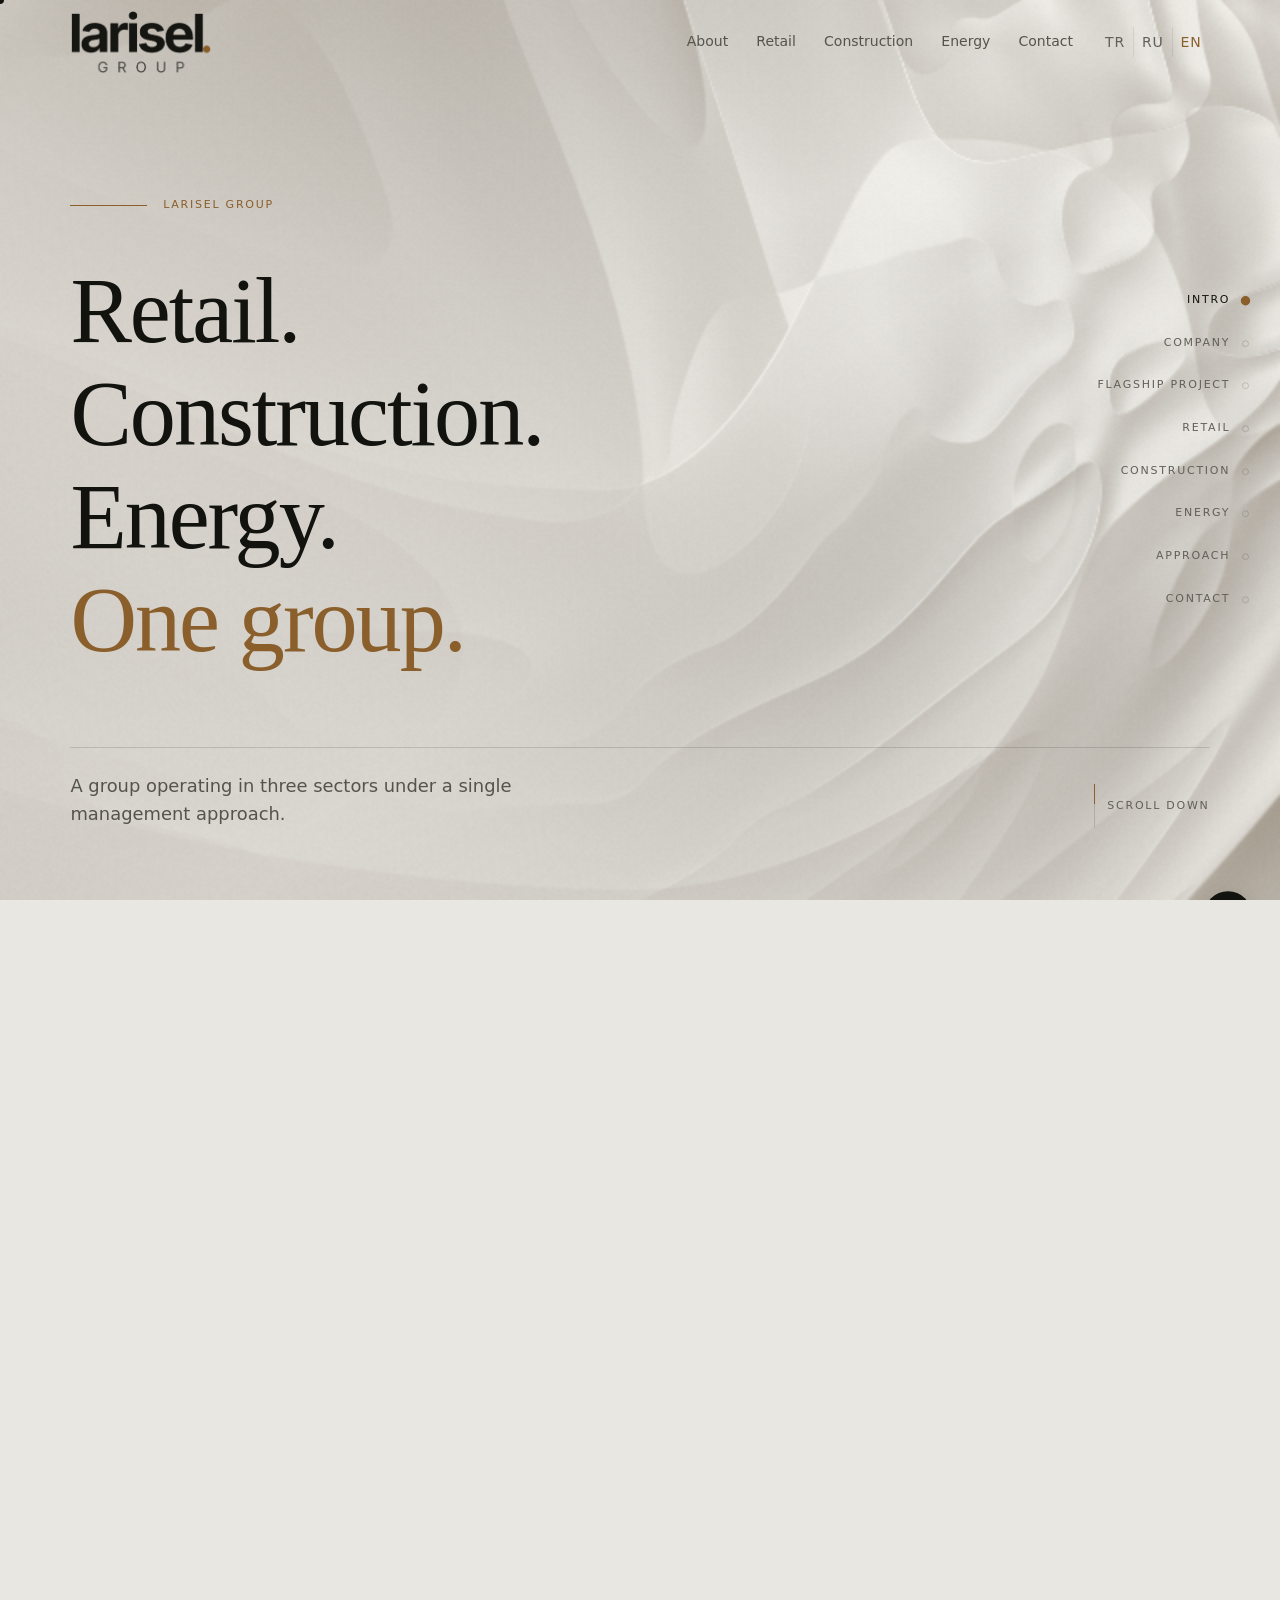
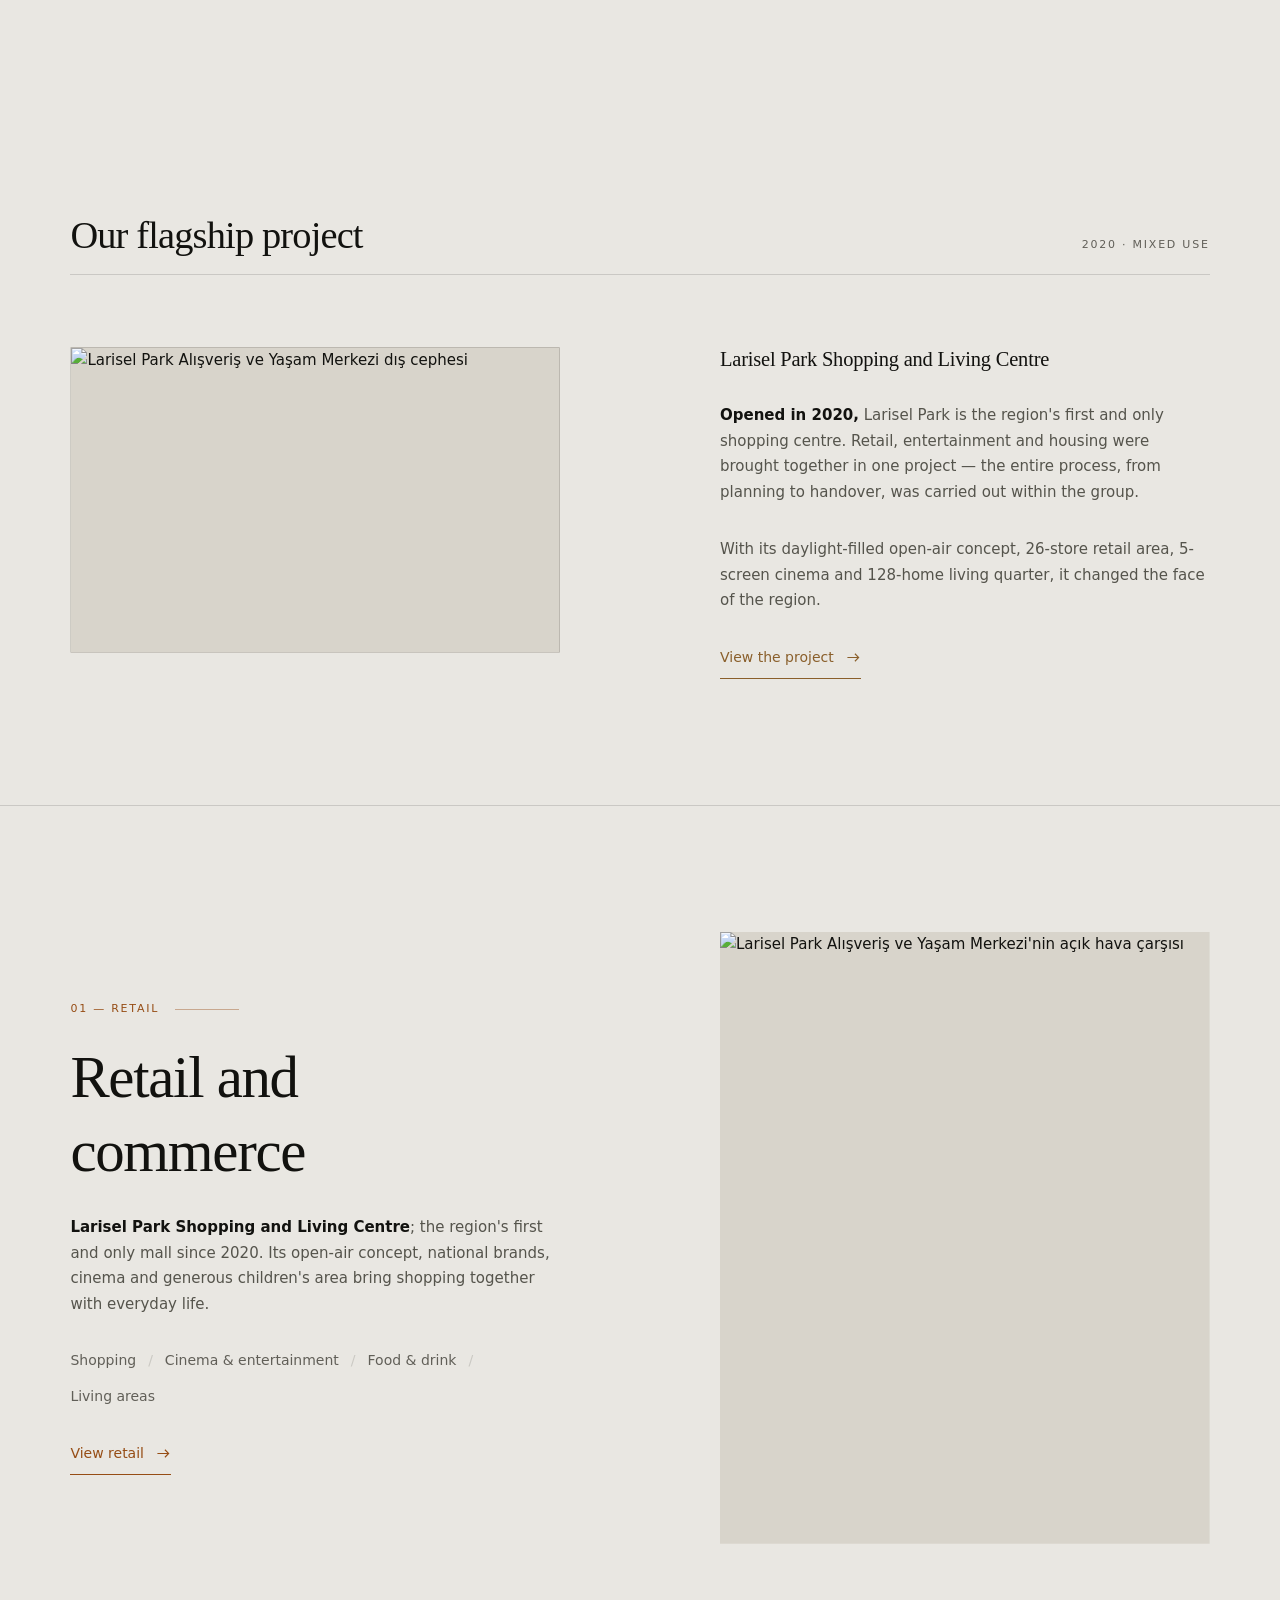
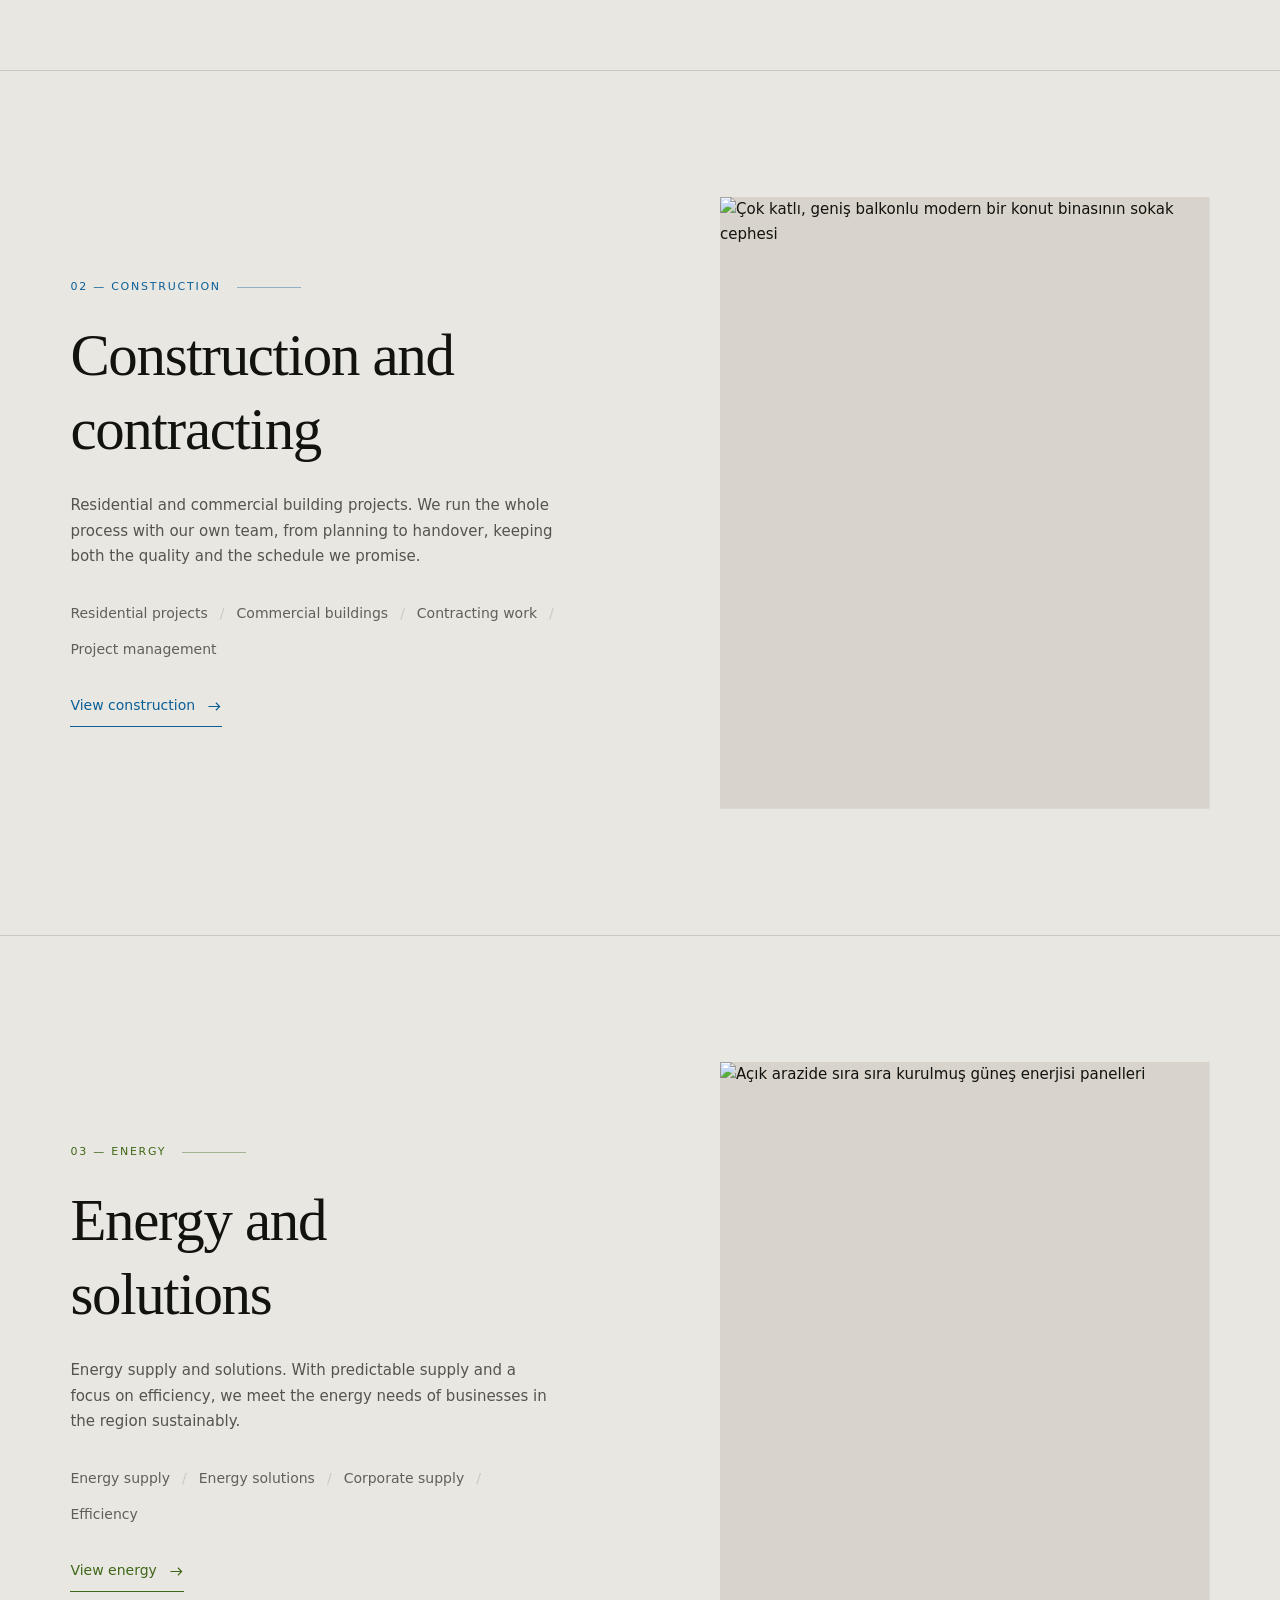
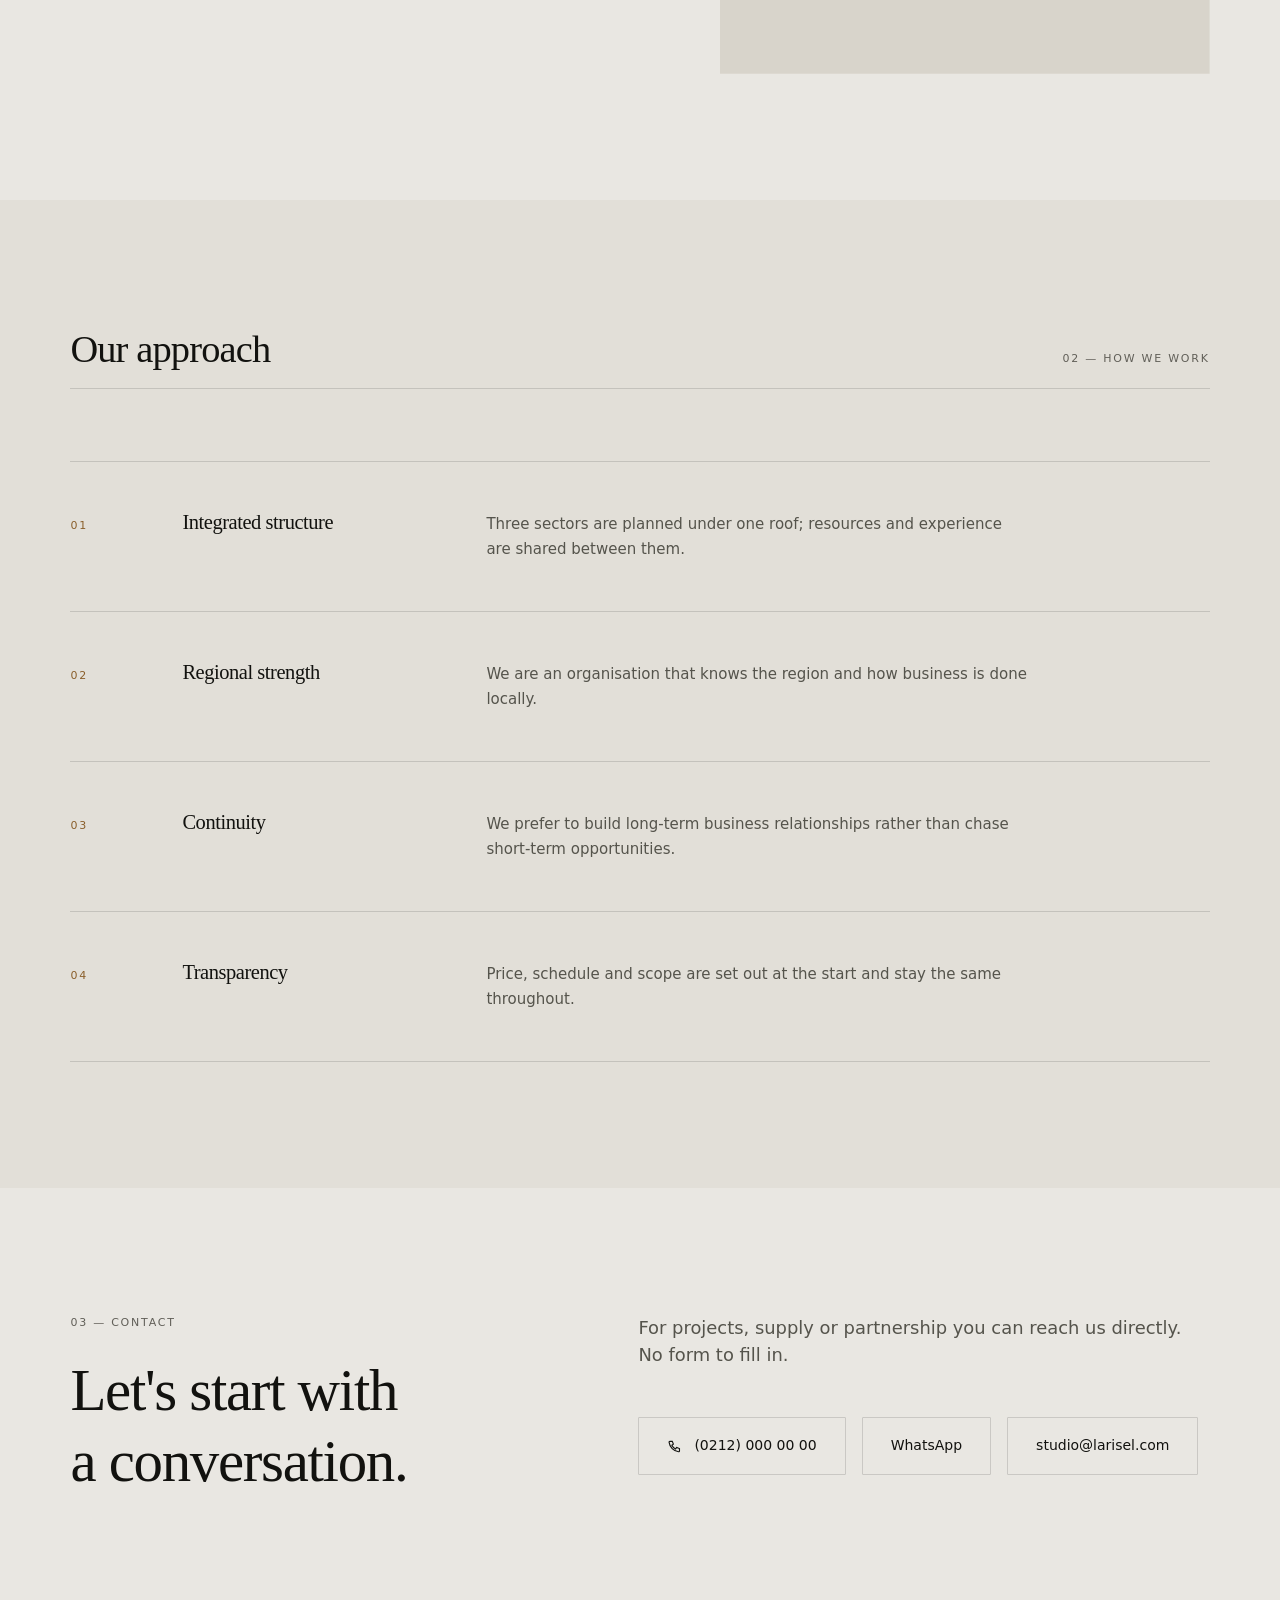
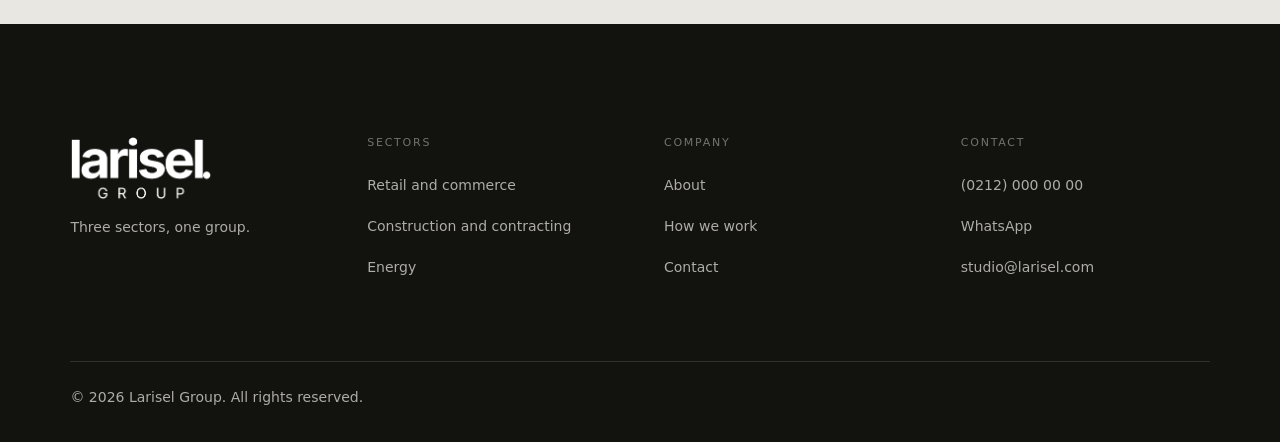
==== commit 64992584: "konum bilgisi kaldirildi: ana sayfa ust etiketi 'Turkiye' yerine 'Larisel Group', tum sayfalarin alt" ====
--- a/index.html
+++ b/index.html
@@ -42,15 +42,10 @@
   "url": "https://larisel.com/larisel-group/",
   "logo": "https://larisel.com/larisel-group/img/og-image.png",
   "description": "Market ve perakende, inşaat ve taahhüt, enerji alanlarında faaliyet gösteren grup.",
-  "address": {
-    "@type": "PostalAddress",
-    "addressCountry": "TR"
-  },
   "contactPoint": {
     "@type": "ContactPoint",
     "telephone": "(0212) 000 00 00",
     "contactType": "customer service",
-    "areaServed": "TR",
     "availableLanguage": "Turkish"
   }
 }
@@ -110,7 +105,7 @@
   <!-- ============ HERO ============ -->
   <section class="hero" data-scene="intro">
     <div class="hero__inner">
-      <p class="hero__eyebrow t-label t-label--accent" data-reveal>Türkiye</p>
+      <p class="hero__eyebrow t-label t-label--accent" data-reveal>Larisel Group</p>
 
       <h1 class="hero__title">
         <span class="split-line"><span>Market.</span></span>
@@ -410,8 +405,7 @@
           <img decoding="async" class="brand__logo" src="./img/larisel-group.png" alt="Larisel Group" width="574" height="259">
         </a>
         <p style="margin-top: var(--s-4)">
-          Üç sektör, tek çatı.<br>
-          <span data-cfg="country">Türkiye</span>
+          Üç sektör, tek çatı.
         </p>
       </div>
 
@@ -445,7 +439,6 @@
 
     <div class="site-footer__bar">
       <p>© <span id="year">2026</span> Larisel Group. Tüm hakları saklıdır.</p>
-      <p>Türkiye</p>
     </div>
   </div>
 </footer>
--- a/css/site.css
+++ b/css/site.css
@@ -1355,7 +1355,9 @@
 /* Endless coverflow: every slide is absolutely positioned and placed by
    initCarousel() from its wrapped distance to the centre, so the loop never
    dead-ends and both neighbours are always present. JS owns transform /
-   opacity / z-index; CSS owns the blur and the active shadow. */
+   opacity / z-index; CSS owns the active shadow, and the neighbours' blur is
+   a picture drawn once (.carousel__soft, soften() in main.js) — a live
+   filter re-blurred them on every scroll frame. */
 .carousel__track {
   position: relative;
   height: calc(clamp(16rem, 44vw, 34rem) * 0.625 + 3rem);
@@ -1374,15 +1376,22 @@
   display: grid;
   place-content: center;
   color: var(--c-ink-faint);
-  filter: blur(5px);
   transform: translate(-50%, -50%);
   /* will-change is set per-slide by initCarousel(): only the three on-stage
      slides get a GPU layer, the rest release theirs. */
   transition: transform 0.7s var(--e-out), opacity 0.7s var(--e-out),
-    filter 0.7s var(--e-out), box-shadow 0.7s var(--e-out);
-}
+    box-shadow 0.7s var(--e-out);
+}
+.carousel__soft {
+  position: absolute;
+  inset: 0;
+  width: 100%;
+  height: 100%;
+  pointer-events: none;
+  transition: opacity 0.7s var(--e-out);
+}
+.carousel__slide.is-active .carousel__soft { opacity: 0; }
 .carousel__slide.is-active {
-  filter: none;
   cursor: zoom-in;
   box-shadow: 0 30px 64px -34px rgba(18, 18, 15, 0.5);
 }
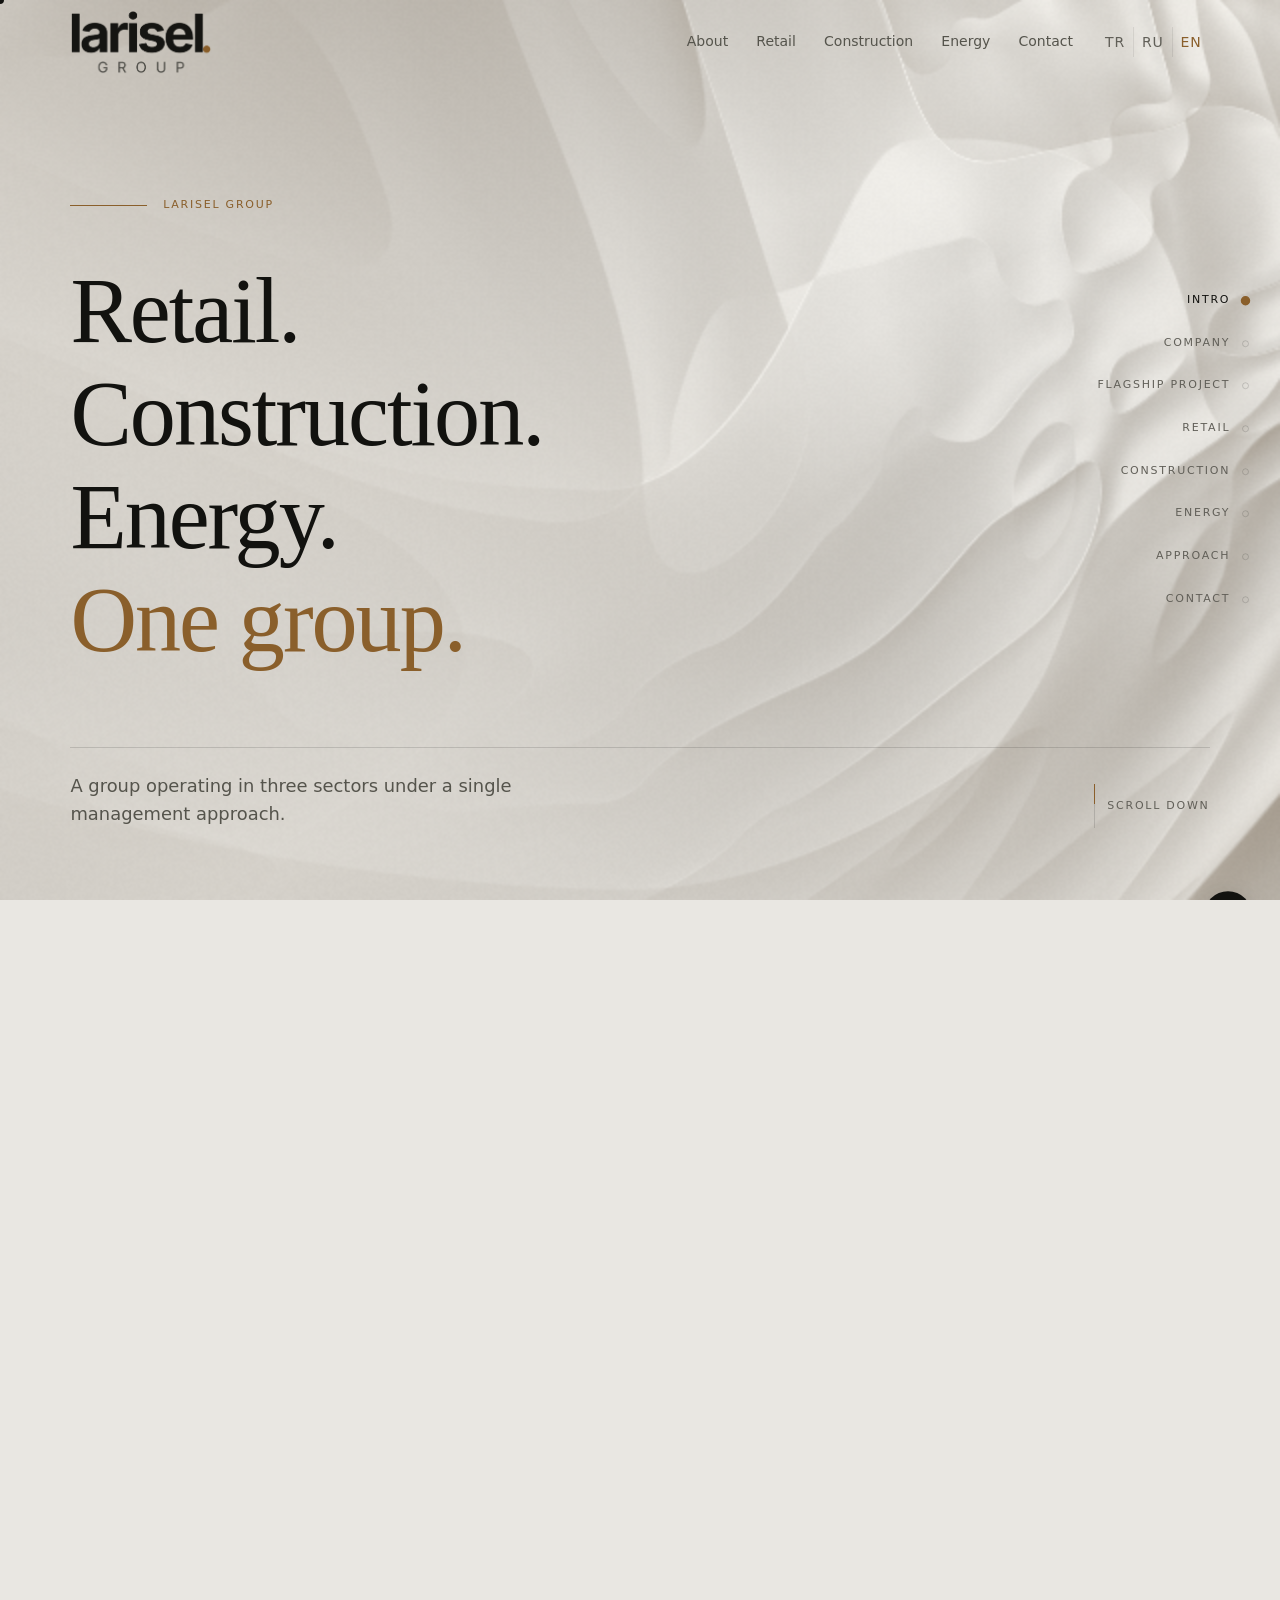
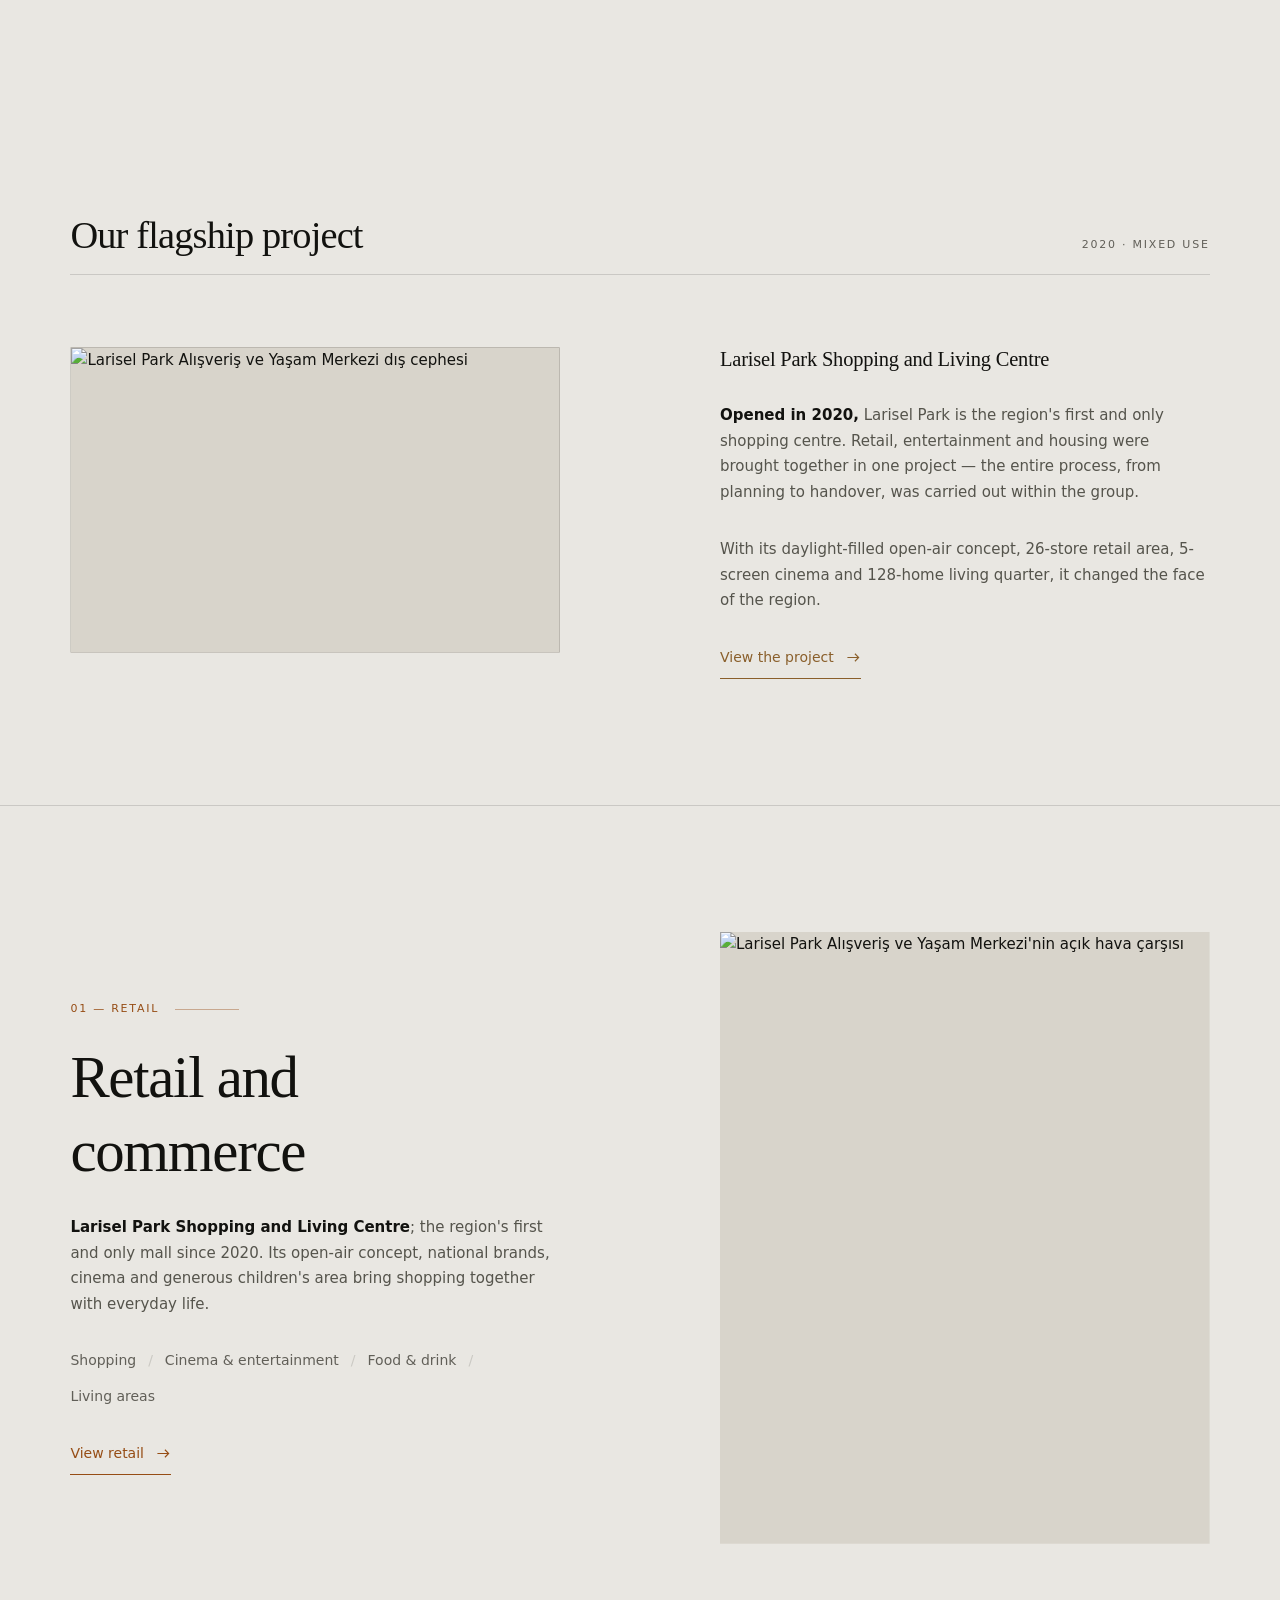
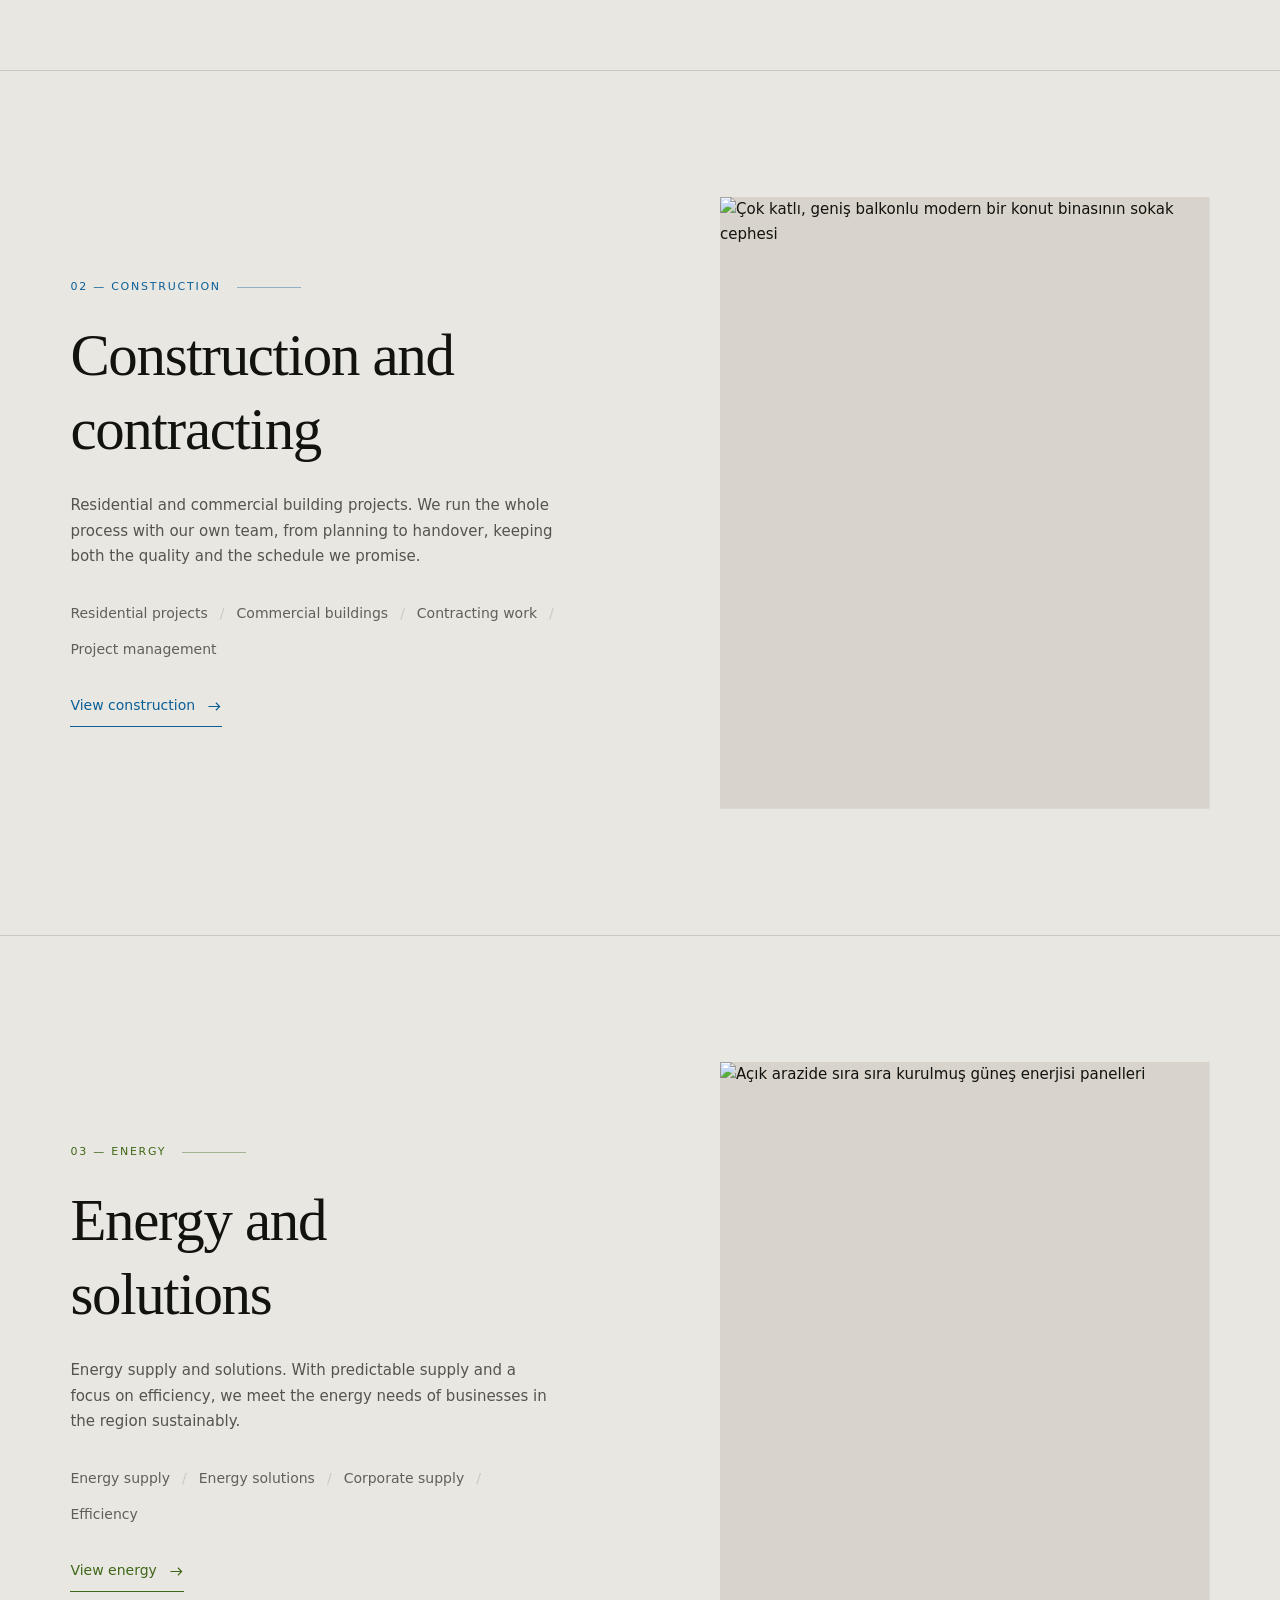
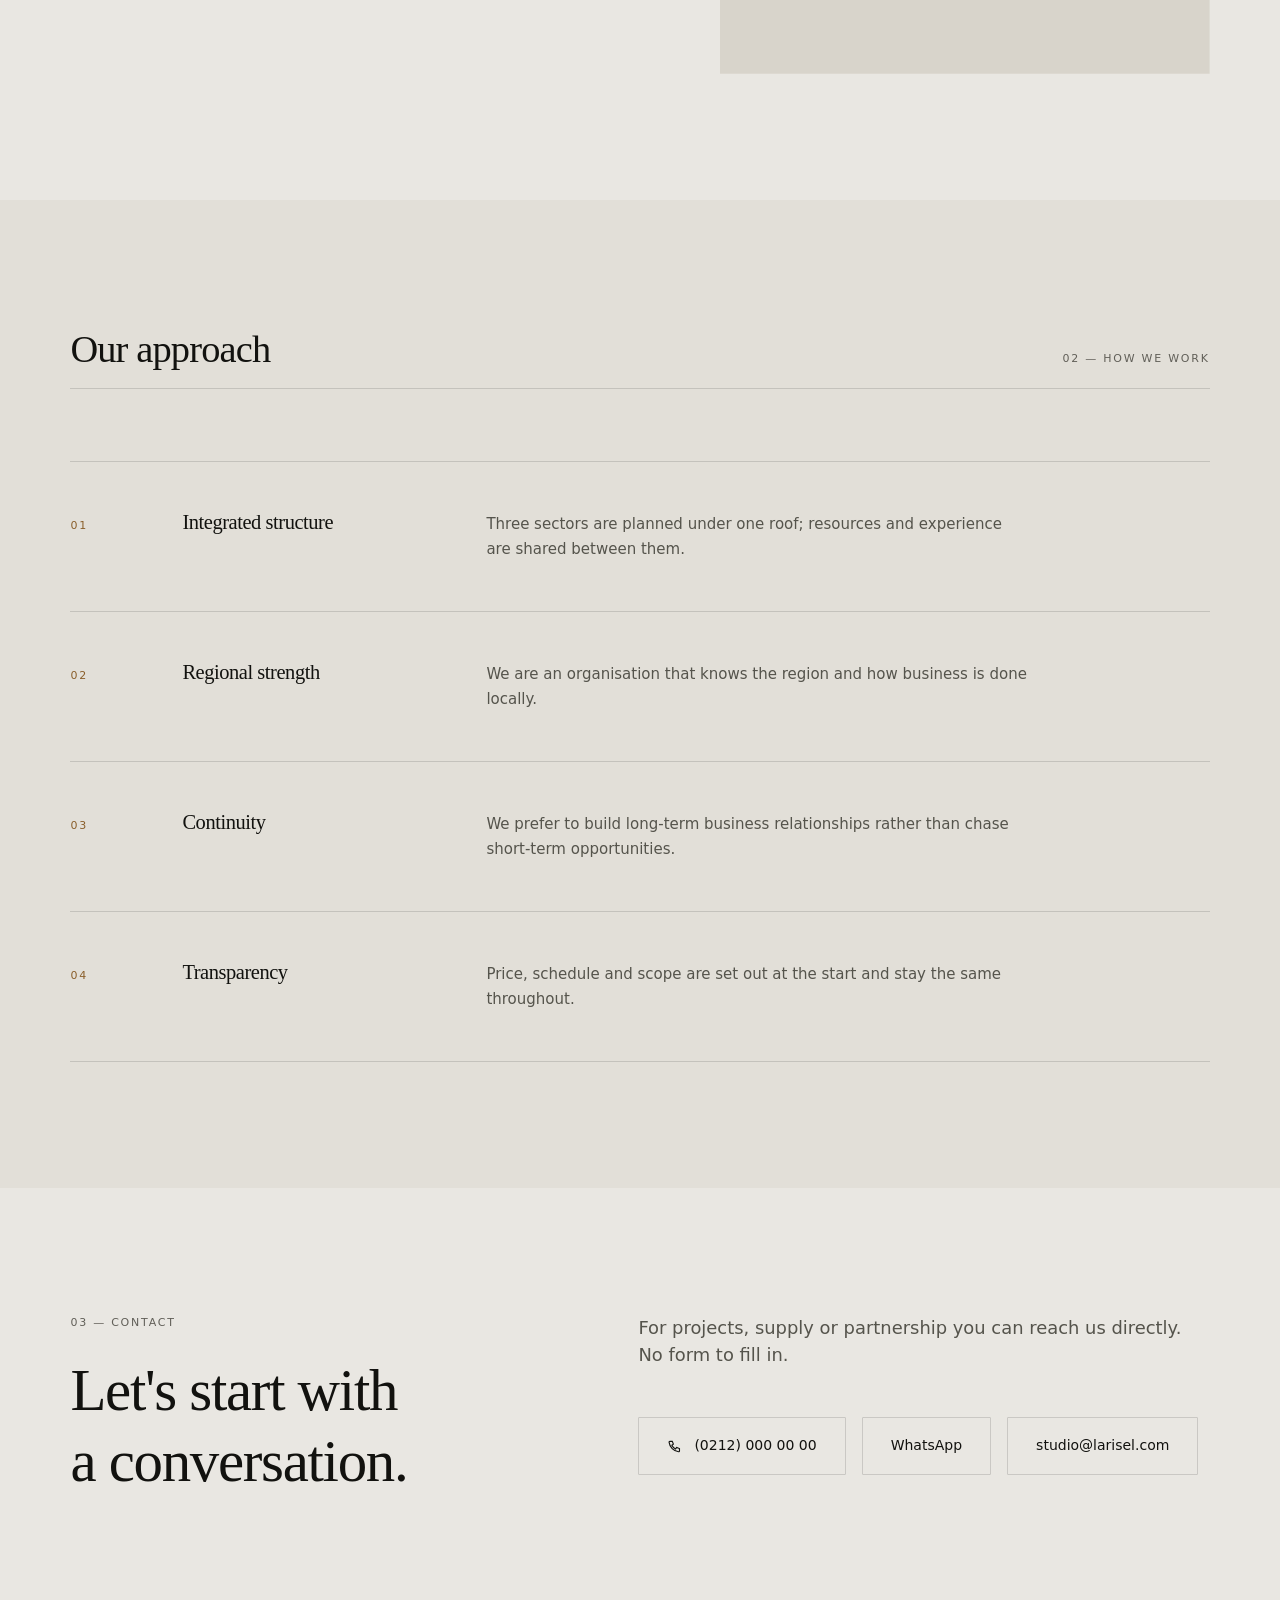
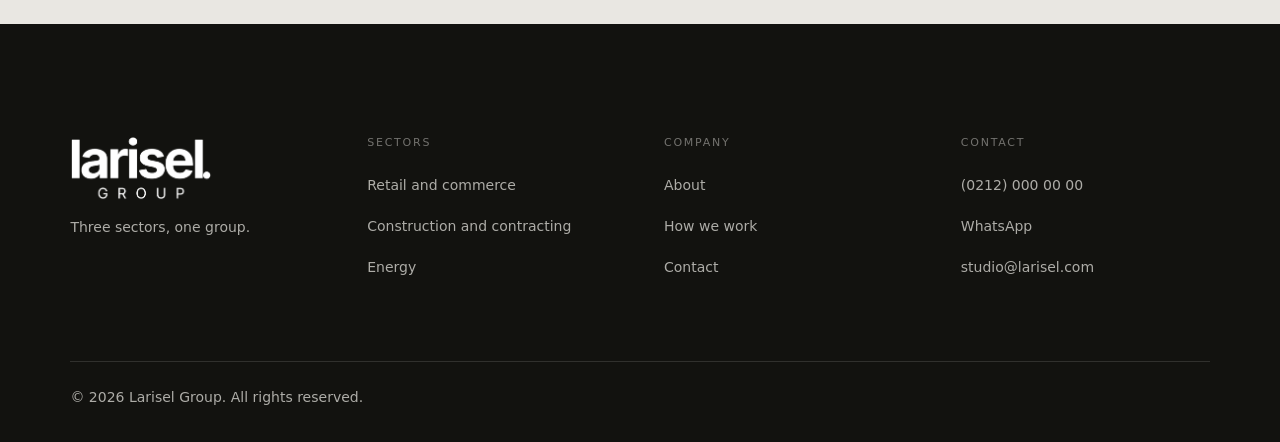
==== commit 15be2813: "Tarayicinin kendi ceviri onerisi kapatildi: her sayfada <html translate="no"> ve <meta name="google"" ====
--- a/index.html
+++ b/index.html
@@ -1,7 +1,8 @@
 <!doctype html>
-<html lang="tr">
+<html lang="tr" translate="no">
 <head>
 <meta charset="utf-8">
+<meta name="google" content="notranslate">
 <meta name="viewport" content="width=device-width, initial-scale=1">
 <title>Larisel Group — Market, İnşaat ve Enerji</title>
 <meta name="description" content="Larisel Group; market ve perakende, inşaat ve taahhüt, enerji olmak üzere üç sektörde faaliyet gösteren bir gruptur.">
